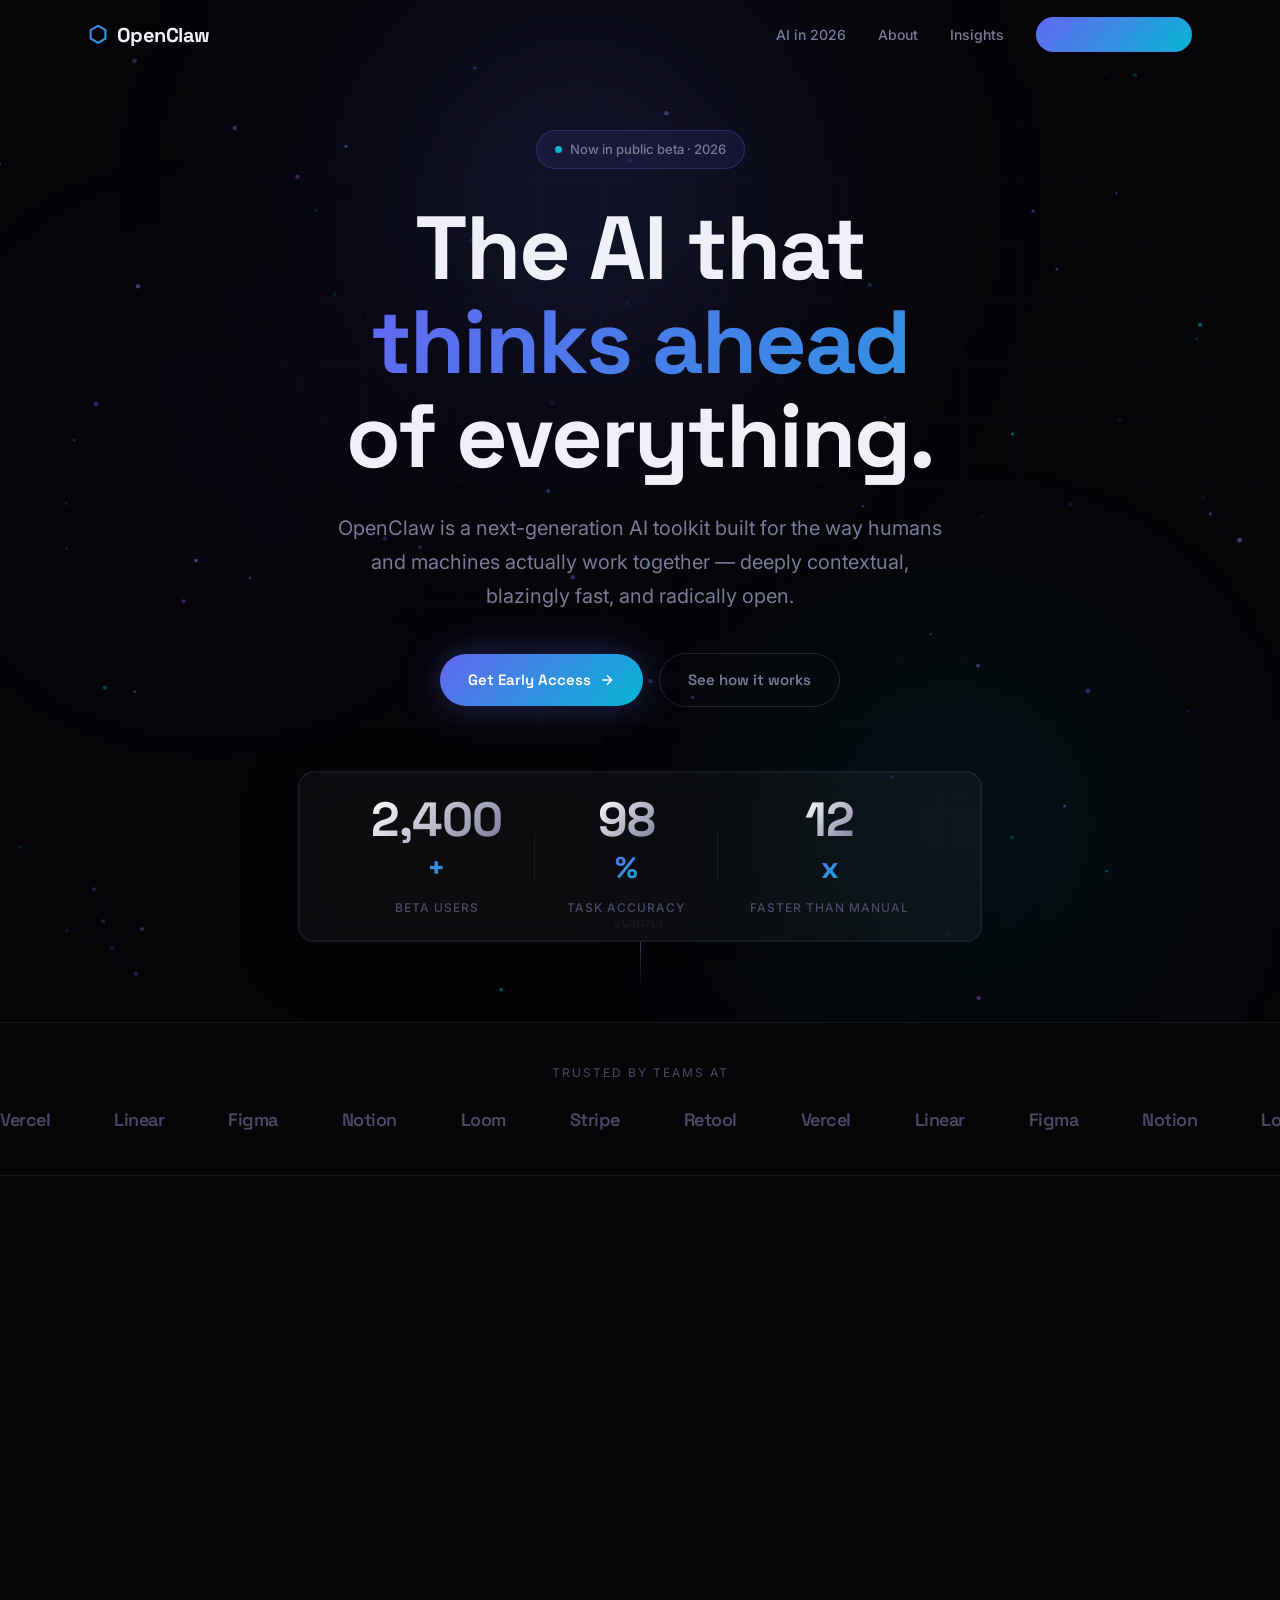
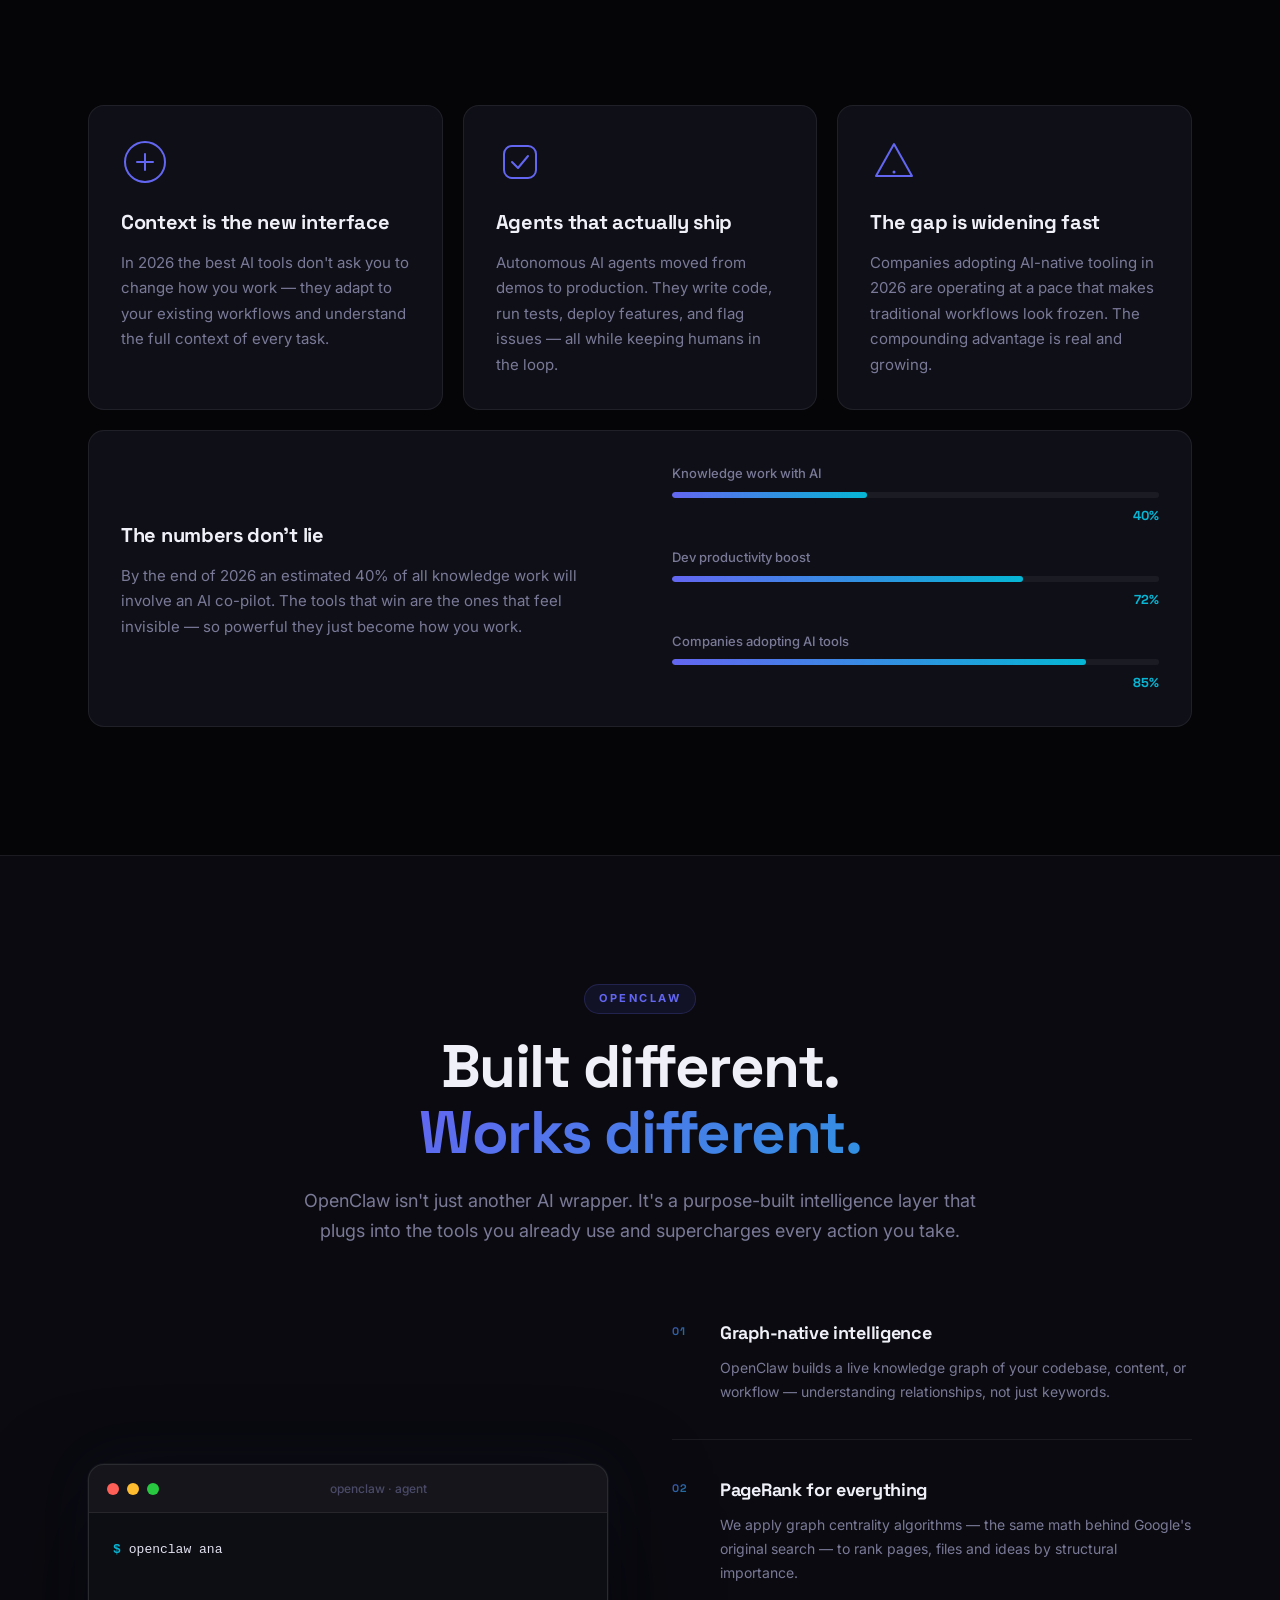
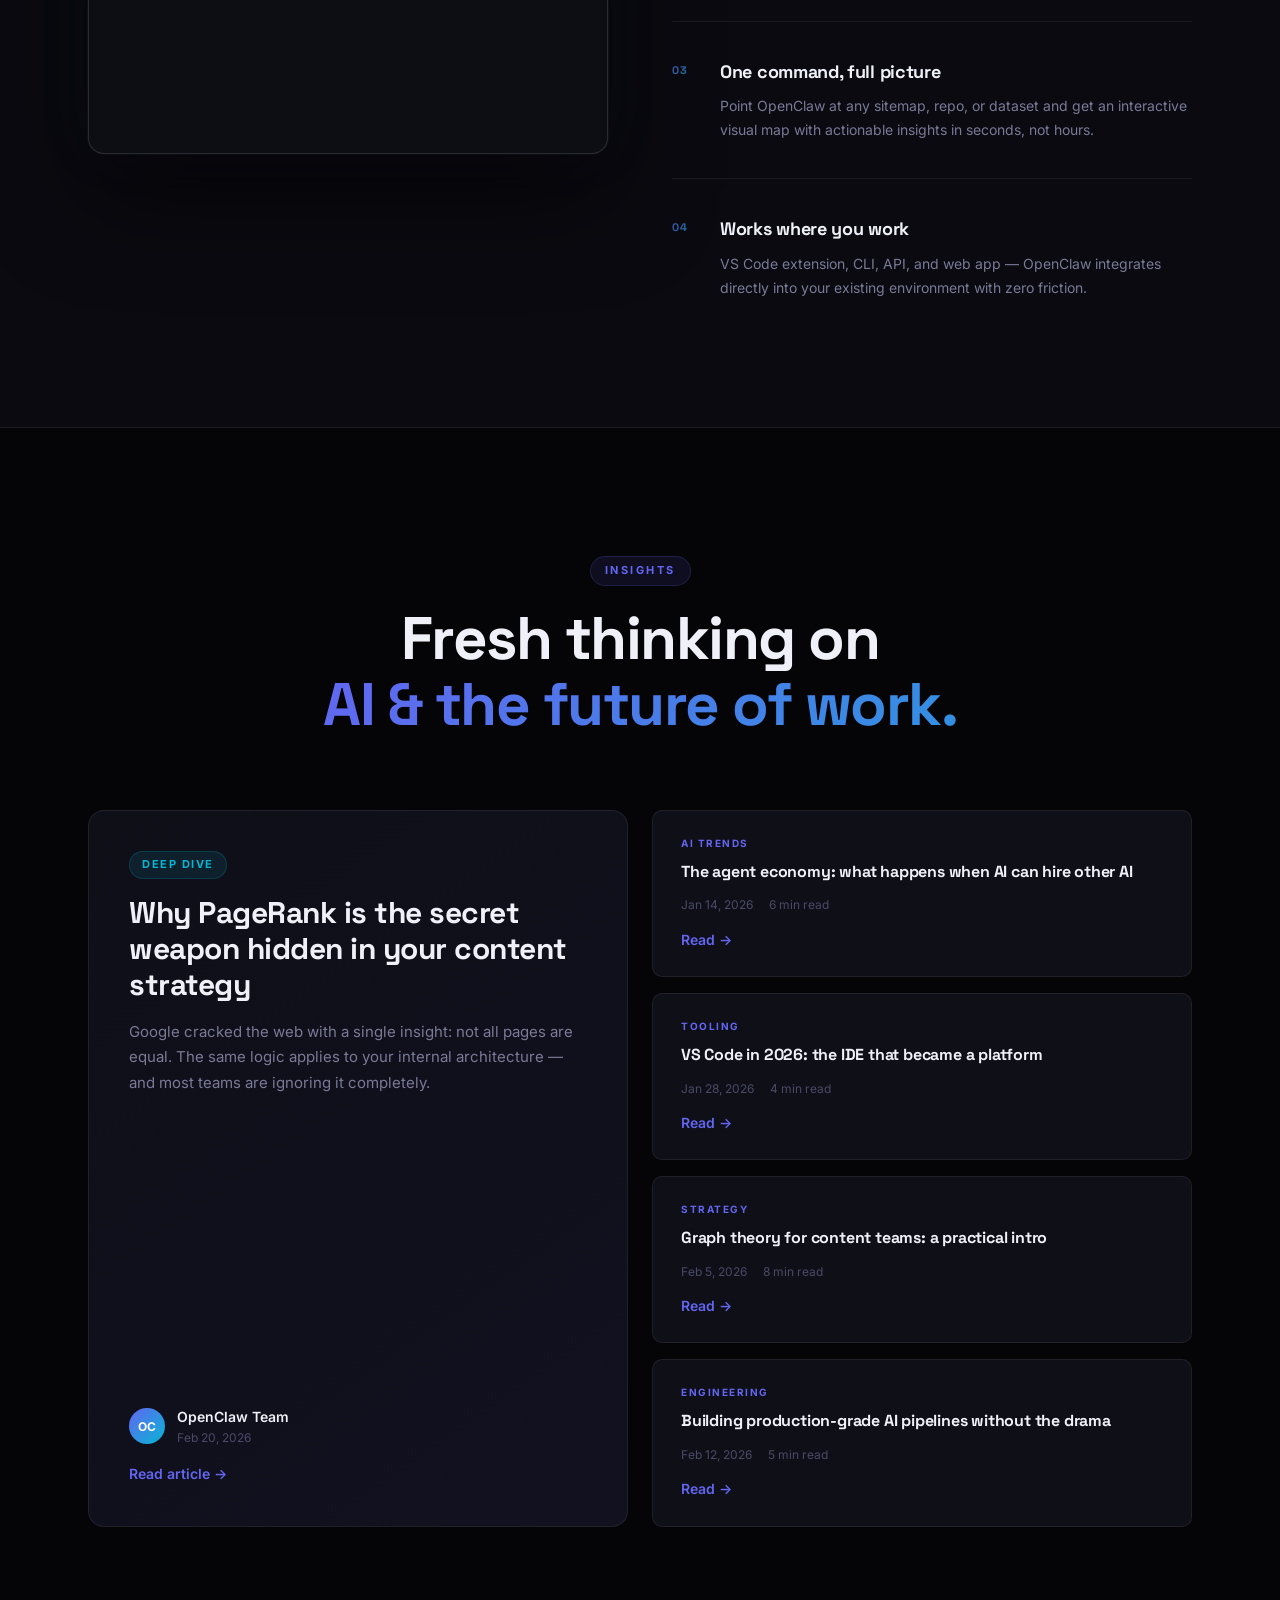
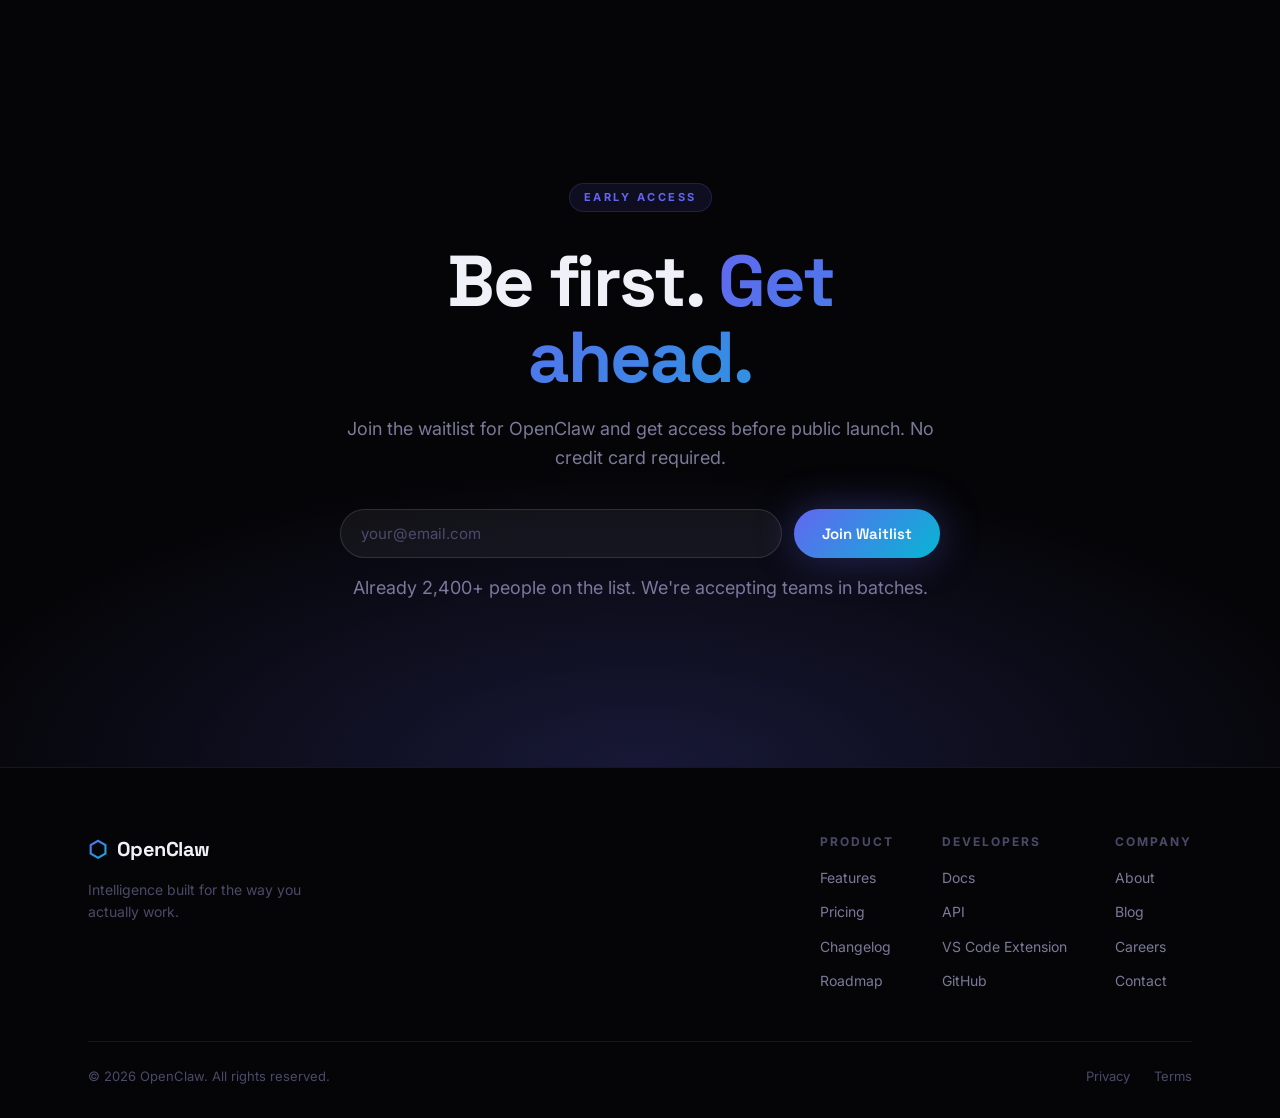
==== index.html @ 8712a086 "Initial commit: OpenClaw website" ====
<!DOCTYPE html>
<html lang="en">
<head>
  <meta charset="UTF-8" />
  <meta name="viewport" content="width=device-width, initial-scale=1.0" />
  <title>OpenClaw — The Future of AI Tools</title>
  <meta name="description" content="OpenClaw is the next generation AI-powered tool reshaping how we work, think and build in 2026." />

  <!-- Open Graph -->
  <meta property="og:title"       content="OpenClaw — The Future of AI Tools" />
  <meta property="og:description" content="Next-generation AI toolkit. Deeply contextual, blazingly fast, radically open." />
  <meta property="og:type"        content="website" />
  <meta property="og:url"         content="https://openclaw.github.io" />
  <meta name="theme-color"        content="#050508" />

  <!-- SVG Favicon -->
  <link rel="icon" href="data:image/svg+xml,<svg xmlns='http://www.w3.org/2000/svg' viewBox='0 0 100 100'><defs><linearGradient id='g' x1='0' y1='0' x2='1' y2='1'><stop offset='0' stop-color='%236366f1'/><stop offset='1' stop-color='%2306b6d4'/></linearGradient></defs><polygon points='50,5 93,27.5 93,72.5 50,95 7,72.5 7,27.5' fill='url(%23g)'/></svg>" />

  <link rel="preconnect" href="https://fonts.googleapis.com" />
  <link rel="preconnect" href="https://fonts.gstatic.com" crossorigin />
  <link href="https://fonts.googleapis.com/css2?family=Inter:wght@300;400;500;600;700;800;900&family=Space+Grotesk:wght@300;400;500;600;700&display=swap" rel="stylesheet" />
  <link rel="stylesheet" href="css/style.css" />
</head>
<body>

  <!-- ── NAV ─────────────────────────────────────────────── -->
  <nav class="nav" id="nav">
    <div class="nav__inner">
      <a class="nav__logo" href="#">
        <span class="nav__logo-mark">⬡</span>
        OpenClaw
      </a>
      <ul class="nav__links">
        <li><a href="#ai-2026">AI in 2026</a></li>
        <li><a href="#about">About</a></li>
        <li><a href="#insights">Insights</a></li>
        <li><a href="#cta-bottom" class="nav__cta">Get Early Access</a></li>
      </ul>
      <button class="nav__burger" id="burger" aria-label="Toggle menu">
        <span></span><span></span><span></span>
      </button>
    </div>
    <div class="nav__mobile" id="mobileMenu">
      <a href="#ai-2026">AI in 2026</a>
      <a href="#about">About</a>
      <a href="#insights">Insights</a>
      <a href="#cta-bottom">Get Early Access</a>
    </div>
  </nav>

  <!-- ── HERO ─────────────────────────────────────────────── -->
  <section class="hero" id="hero">
    <div class="hero__grid"></div>
    <canvas class="hero__canvas" id="particleCanvas"></canvas>
    <div class="hero__glow hero__glow--1" id="glow1"></div>
    <div class="hero__glow hero__glow--2" id="glow2"></div>
    <div class="hero__glow hero__glow--3"></div>
    <div class="hero__content">
      <div class="hero__eyebrow reveal">
        <span class="dot"></span> Now in public beta · 2026
      </div>
      <h1 class="hero__title reveal reveal--delay-1">
        The AI that<br />
        <span class="gradient-text">thinks ahead</span><br />
        of everything.
      </h1>
      <p class="hero__sub reveal reveal--delay-2">
        OpenClaw is a next-generation AI toolkit built for the way humans and machines actually work together — deeply contextual, blazingly fast, and radically open.
      </p>
      <div class="hero__actions reveal reveal--delay-3">
        <a href="#cta-bottom" class="btn btn--primary">
          Get Early Access
          <svg class="btn__arrow" viewBox="0 0 24 24" fill="none" stroke="currentColor" stroke-width="2"><path d="M5 12h14M12 5l7 7-7 7"/></svg>
        </a>
        <a href="#about" class="btn btn--ghost">See how it works</a>
      </div>
      <div class="hero__stats reveal reveal--delay-4">
        <div class="stat">
          <span class="stat__num" data-target="2400">0</span><span class="stat__suffix">+</span>
          <span class="stat__label">Beta users</span>
        </div>
        <div class="stat__divider"></div>
        <div class="stat">
          <span class="stat__num" data-target="98">0</span><span class="stat__suffix">%</span>
          <span class="stat__label">Task accuracy</span>
        </div>
        <div class="stat__divider"></div>
        <div class="stat">
          <span class="stat__num" data-target="12">0</span><span class="stat__suffix">x</span>
          <span class="stat__label">Faster than manual</span>
        </div>
      </div>
    </div>
    <div class="hero__scroll-hint">
      <span>Scroll</span>
      <div class="scroll-line"></div>
    </div>
  </section>

  <!-- ── LOGO STRIP ────────────────────────────────────────── -->
  <section class="strip">
    <p class="strip__label">Trusted by teams at</p>
    <div class="strip__track">
      <div class="strip__items">
        <span>Vercel</span>
        <span>Linear</span>
        <span>Figma</span>
        <span>Notion</span>
        <span>Loom</span>
        <span>Stripe</span>
        <span>Retool</span>
        <span>Vercel</span>
        <span>Linear</span>
        <span>Figma</span>
        <span>Notion</span>
        <span>Loom</span>
        <span>Stripe</span>
        <span>Retool</span>
      </div>
    </div>
  </section>

  <!-- ── AI IN 2026 ─────────────────────────────────────────── -->
  <section class="section" id="ai-2026">
    <div class="container">
      <div class="section__header reveal">
        <span class="section__tag">The Shift</span>
        <h2 class="section__title">AI in 2026.<br /><span class="gradient-text">It's not coming — it's here.</span></h2>
        <p class="section__sub">Every industry is being rewritten. The question is no longer whether AI will change your work — it's whether you'll be ready when it does.</p>
      </div>

      <div class="cards-grid">

        <div class="card reveal">
          <div class="card__icon">
            <svg viewBox="0 0 48 48" fill="none"><circle cx="24" cy="24" r="20" stroke="url(#g1)" stroke-width="2"/><path d="M16 24h16M24 16v16" stroke="url(#g1)" stroke-width="2" stroke-linecap="round"/><defs><linearGradient id="g1" x1="8" y1="8" x2="40" y2="40"><stop stop-color="#6366f1"/><stop offset="1" stop-color="#06b6d4"/></linearGradient></defs></svg>
          </div>
          <h3>Context is the new interface</h3>
          <p>In 2026 the best AI tools don't ask you to change how you work — they adapt to your existing workflows and understand the full context of every task.</p>
        </div>

        <div class="card reveal reveal--delay-1">
          <div class="card__icon">
            <svg viewBox="0 0 48 48" fill="none"><rect x="8" y="8" width="32" height="32" rx="8" stroke="url(#g2)" stroke-width="2"/><path d="M16 24l6 6 10-12" stroke="url(#g2)" stroke-width="2" stroke-linecap="round" stroke-linejoin="round"/><defs><linearGradient id="g2" x1="8" y1="8" x2="40" y2="40"><stop stop-color="#6366f1"/><stop offset="1" stop-color="#06b6d4"/></linearGradient></defs></svg>
          </div>
          <h3>Agents that actually ship</h3>
          <p>Autonomous AI agents moved from demos to production. They write code, run tests, deploy features, and flag issues — all while keeping humans in the loop.</p>
        </div>

        <div class="card reveal reveal--delay-2">
          <div class="card__icon">
            <svg viewBox="0 0 48 48" fill="none"><polygon points="24,6 42,38 6,38" stroke="url(#g3)" stroke-width="2" stroke-linejoin="round"/><path d="M24 20v10" stroke="url(#g3)" stroke-width="2" stroke-linecap="round"/><circle cx="24" cy="34" r="1.5" fill="url(#g3)"/><defs><linearGradient id="g3" x1="6" y1="6" x2="42" y2="42"><stop stop-color="#6366f1"/><stop offset="1" stop-color="#06b6d4"/></linearGradient></defs></svg>
          </div>
          <h3>The gap is widening fast</h3>
          <p>Companies adopting AI-native tooling in 2026 are operating at a pace that makes traditional workflows look frozen. The compounding advantage is real and growing.</p>
        </div>

        <div class="card card--wide reveal reveal--delay-1">
          <div class="card__wide-inner">
            <div>
              <h3>The numbers don't lie</h3>
              <p>By the end of 2026 an estimated 40% of all knowledge work will involve an AI co-pilot. The tools that win are the ones that feel invisible — so powerful they just become how you work.</p>
            </div>
            <div class="card__meter">
              <div class="meter-bar">
                <span class="meter-label">Knowledge work with AI</span>
                <div class="meter-track"><div class="meter-fill" data-width="40"></div></div>
                <span class="meter-val">40%</span>
              </div>
              <div class="meter-bar">
                <span class="meter-label">Dev productivity boost</span>
                <div class="meter-track"><div class="meter-fill" data-width="72"></div></div>
                <span class="meter-val">72%</span>
              </div>
              <div class="meter-bar">
                <span class="meter-label">Companies adopting AI tools</span>
                <div class="meter-track"><div class="meter-fill" data-width="85"></div></div>
                <span class="meter-val">85%</span>
              </div>
            </div>
          </div>
        </div>

      </div>
    </div>
  </section>

  <!-- ── ABOUT / FEATURES ───────────────────────────────────── -->
  <section class="section section--dark" id="about">
    <div class="container">
      <div class="section__header reveal">
        <span class="section__tag">OpenClaw</span>
        <h2 class="section__title">Built different.<br /><span class="gradient-text">Works different.</span></h2>
        <p class="section__sub">OpenClaw isn't just another AI wrapper. It's a purpose-built intelligence layer that plugs into the tools you already use and supercharges every action you take.</p>
      </div>

      <div class="features">
        <div class="features__visual reveal">
          <div class="terminal">
            <div class="terminal__bar">
              <span class="terminal__dot terminal__dot--red"></span>
              <span class="terminal__dot terminal__dot--yellow"></span>
              <span class="terminal__dot terminal__dot--green"></span>
              <span class="terminal__title">openclaw · agent</span>
            </div>
            <div class="terminal__body" id="terminalBody">
              <div class="terminal__line"><span class="t-prompt">$</span> <span class="t-cmd">openclaw analyze --target ./src</span></div>
              <div class="terminal__line terminal__line--out">→ Scanning 847 files...</div>
              <div class="terminal__line terminal__line--out">→ Building dependency graph...</div>
              <div class="terminal__line terminal__line--out">→ Running centrality analysis...</div>
              <div class="terminal__line terminal__line--highlight">✓ Found 12 high-impact refactor opportunities</div>
              <div class="terminal__line terminal__line--highlight">✓ 3 critical paths identified</div>
              <div class="terminal__line terminal__line--out">→ Generating recommendations...</div>
              <div class="terminal__line"><span class="t-prompt">$</span> <span class="t-cursor">_</span></div>
            </div>
          </div>
        </div>

        <div class="features__list">
          <div class="feature reveal reveal--delay-1">
            <div class="feature__num">01</div>
            <div class="feature__body">
              <h3>Graph-native intelligence</h3>
              <p>OpenClaw builds a live knowledge graph of your codebase, content, or workflow — understanding relationships, not just keywords.</p>
            </div>
          </div>
          <div class="feature reveal reveal--delay-2">
            <div class="feature__num">02</div>
            <div class="feature__body">
              <h3>PageRank for everything</h3>
              <p>We apply graph centrality algorithms — the same math behind Google's original search — to rank pages, files and ideas by structural importance.</p>
            </div>
          </div>
          <div class="feature reveal reveal--delay-3">
            <div class="feature__num">03</div>
            <div class="feature__body">
              <h3>One command, full picture</h3>
              <p>Point OpenClaw at any sitemap, repo, or dataset and get an interactive visual map with actionable insights in seconds, not hours.</p>
            </div>
          </div>
          <div class="feature reveal reveal--delay-4">
            <div class="feature__num">04</div>
            <div class="feature__body">
              <h3>Works where you work</h3>
              <p>VS Code extension, CLI, API, and web app — OpenClaw integrates directly into your existing environment with zero friction.</p>
            </div>
          </div>
        </div>
      </div>
    </div>
  </section>

  <!-- ── INSIGHTS / ARTICLES ────────────────────────────────── -->
  <section class="section" id="insights">
    <div class="container">
      <div class="section__header reveal">
        <span class="section__tag">Insights</span>
        <h2 class="section__title">Fresh thinking on<br /><span class="gradient-text">AI & the future of work.</span></h2>
      </div>

      <div class="articles">

        <article class="article article--featured reveal">
          <div class="article__tag">Deep Dive</div>
          <h2 class="article__title">Why PageRank is the secret weapon hidden in your content strategy</h2>
          <p class="article__excerpt">Google cracked the web with a single insight: not all pages are equal. The same logic applies to your internal architecture — and most teams are ignoring it completely.</p>
          <div class="article__meta">
            <div class="article__avatar">OC</div>
            <div>
              <span class="article__author">OpenClaw Team</span>
              <span class="article__date">Feb 20, 2026</span>
            </div>
          </div>
          <a href="#" class="article__link">Read article →</a>
        </article>

        <div class="articles__side">

          <article class="article-card reveal reveal--delay-1">
            <div class="article-card__tag">AI Trends</div>
            <h3>The agent economy: what happens when AI can hire other AI</h3>
            <div class="article-card__meta">
              <span>Jan 14, 2026</span>
              <span>6 min read</span>
            </div>
            <a href="#" class="article__link">Read →</a>
          </article>

          <article class="article-card reveal reveal--delay-2">
            <div class="article-card__tag">Tooling</div>
            <h3>VS Code in 2026: the IDE that became a platform</h3>
            <div class="article-card__meta">
              <span>Jan 28, 2026</span>
              <span>4 min read</span>
            </div>
            <a href="#" class="article__link">Read →</a>
          </article>

          <article class="article-card reveal reveal--delay-3">
            <div class="article-card__tag">Strategy</div>
            <h3>Graph theory for content teams: a practical intro</h3>
            <div class="article-card__meta">
              <span>Feb 5, 2026</span>
              <span>8 min read</span>
            </div>
            <a href="#" class="article__link">Read →</a>
          </article>

          <article class="article-card reveal reveal--delay-4">
            <div class="article-card__tag">Engineering</div>
            <h3>Building production-grade AI pipelines without the drama</h3>
            <div class="article-card__meta">
              <span>Feb 12, 2026</span>
              <span>5 min read</span>
            </div>
            <a href="#" class="article__link">Read →</a>
          </article>

        </div>
      </div>
    </div>
  </section>

  <!-- ── CTA BOTTOM ─────────────────────────────────────────── -->
  <section class="cta-section" id="cta-bottom">
    <div class="cta-section__glow"></div>
    <div class="container">
      <div class="cta-box reveal">
        <span class="section__tag">Early Access</span>
        <h2>Be first. <span class="gradient-text">Get ahead.</span></h2>
        <p>Join the waitlist for OpenClaw and get access before public launch. No credit card required.</p>
        <form class="cta-form" id="ctaForm">
          <input type="email" class="cta-form__input" placeholder="your@email.com" required />
          <button type="submit" class="btn btn--primary">Join Waitlist</button>
        </form>
        <p class="cta-form__note">Already 2,400+ people on the list. We're accepting teams in batches.</p>
      </div>
    </div>
  </section>

  <!-- ── FOOTER ─────────────────────────────────────────────── -->
  <footer class="footer">
    <div class="container">
      <div class="footer__inner">
        <div class="footer__brand">
          <a class="nav__logo" href="#">
            <span class="nav__logo-mark">⬡</span>
            OpenClaw
          </a>
          <p>Intelligence built for the way you actually work.</p>
        </div>
        <div class="footer__links">
          <div class="footer__col">
            <span class="footer__col-title">Product</span>
            <a href="#">Features</a>
            <a href="#">Pricing</a>
            <a href="#">Changelog</a>
            <a href="#">Roadmap</a>
          </div>
          <div class="footer__col">
            <span class="footer__col-title">Developers</span>
            <a href="#">Docs</a>
            <a href="#">API</a>
            <a href="#">VS Code Extension</a>
            <a href="#">GitHub</a>
          </div>
          <div class="footer__col">
            <span class="footer__col-title">Company</span>
            <a href="#">About</a>
            <a href="#">Blog</a>
            <a href="#">Careers</a>
            <a href="#">Contact</a>
          </div>
        </div>
      </div>
      <div class="footer__bottom">
        <span>© 2026 OpenClaw. All rights reserved.</span>
        <div class="footer__legal">
          <a href="#">Privacy</a>
          <a href="#">Terms</a>
        </div>
      </div>
    </div>
  </footer>

  <script src="js/main.js"></script>
</body>
</html>
---- css/style.css ----
/* ═══════════════════════════════════════════════════
   OpenClaw — Main Stylesheet
   Dark theme · Bold typography · Smooth animations
═══════════════════════════════════════════════════ */

/* ── RESET & TOKENS ──────────────────────────────── */
*, *::before, *::after { box-sizing: border-box; margin: 0; padding: 0; }

:root {
  --bg:          #050508;
  --bg-2:        #0a0a10;
  --bg-card:     #0f0f18;
  --bg-card-2:   #13131f;
  --border:      rgba(255,255,255,0.07);
  --border-2:    rgba(255,255,255,0.12);
  --text:        #f0f0f8;
  --text-muted:  #7a7a98;
  --text-dim:    #4a4a68;
  --accent-1:    #6366f1;  /* indigo */
  --accent-2:    #06b6d4;  /* cyan   */
  --accent-3:    #a855f7;  /* purple */
  --radius:      16px;
  --radius-sm:   10px;
  --nav-h:       70px;
  --section-pad: clamp(80px, 10vw, 140px);
  --max-w:       1200px;
  --font-sans:   'Space Grotesk', 'Inter', sans-serif;
  --font-body:   'Inter', sans-serif;
  --ease-out:    cubic-bezier(0.22, 1, 0.36, 1);
}

html { scroll-behavior: smooth; }

body {
  background: var(--bg);
  color: var(--text);
  font-family: var(--font-body);
  font-size: 16px;
  line-height: 1.6;
  -webkit-font-smoothing: antialiased;
  overflow-x: hidden;
}

a { color: inherit; text-decoration: none; }
img { display: block; max-width: 100%; }
ul { list-style: none; }

/* ── UTILITIES ────────────────────────────────────── */
.container {
  width: 100%;
  max-width: var(--max-w);
  margin: 0 auto;
  padding: 0 clamp(20px, 4vw, 48px);
}

.gradient-text {
  background: linear-gradient(135deg, var(--accent-1) 0%, var(--accent-2) 100%);
  -webkit-background-clip: text;
  -webkit-text-fill-color: transparent;
  background-clip: text;
  background-size: 200% auto;
  animation: gradientShift 4s ease-in-out infinite alternate;
}
@keyframes gradientShift {
  from { background-position: 0% center; }
  to   { background-position: 100% center; }
}

/* ── REVEAL ANIMATIONS ────────────────────────────── */
.reveal {
  opacity: 0;
  transform: translateY(32px);
  transition: opacity 0.7s var(--ease-out), transform 0.7s var(--ease-out);
}
.reveal.visible { opacity: 1; transform: none; }
.reveal--delay-1 { transition-delay: 0.1s; }
.reveal--delay-2 { transition-delay: 0.2s; }
.reveal--delay-3 { transition-delay: 0.3s; }
.reveal--delay-4 { transition-delay: 0.4s; }

/* ── BUTTONS ──────────────────────────────────────── */
.btn {
  display: inline-flex;
  align-items: center;
  gap: 8px;
  padding: 14px 28px;
  border-radius: 50px;
  font-family: var(--font-sans);
  font-weight: 600;
  font-size: 15px;
  cursor: pointer;
  transition: all 0.25s var(--ease-out);
  border: none;
  text-decoration: none;
}

.btn--primary {
  background: linear-gradient(135deg, var(--accent-1), var(--accent-2));
  color: #fff;
  box-shadow: 0 0 40px rgba(99,102,241,0.35);
  position: relative;
  overflow: hidden;
}
.btn--primary::after {
  content: '';
  position: absolute;
  inset: 0;
  background: linear-gradient(110deg, transparent 20%, rgba(255,255,255,0.18) 50%, transparent 80%);
  transform: translateX(-100%);
  transition: transform 0.6s var(--ease-out);
}
.btn--primary:hover::after { transform: translateX(100%); }
.btn--primary:hover {
  box-shadow: 0 0 60px rgba(99,102,241,0.6), 0 8px 30px rgba(99,102,241,0.3);
  transform: translateY(-2px);
}

.btn--ghost {
  background: transparent;
  color: var(--text-muted);
  border: 1px solid var(--border-2);
}
.btn--ghost:hover {
  border-color: var(--accent-1);
  color: var(--text);
  background: rgba(99,102,241,0.08);
}

.btn__arrow {
  width: 16px;
  height: 16px;
  transition: transform 0.25s var(--ease-out);
}
.btn--primary:hover .btn__arrow { transform: translateX(4px); }

/* ── NAV ──────────────────────────────────────────── */
.nav {
  position: fixed;
  top: 0;
  left: 0;
  right: 0;
  z-index: 100;
  height: var(--nav-h);
  transition: background 0.3s, border-color 0.3s, backdrop-filter 0.3s;
}

.nav.scrolled {
  background: rgba(5,5,8,0.85);
  backdrop-filter: blur(20px);
  border-bottom: 1px solid var(--border);
}

.nav__inner {
  max-width: var(--max-w);
  margin: 0 auto;
  padding: 0 clamp(20px, 4vw, 48px);
  height: 100%;
  display: flex;
  align-items: center;
  justify-content: space-between;
}

.nav__logo {
  display: flex;
  align-items: center;
  gap: 10px;
  font-family: var(--font-sans);
  font-weight: 700;
  font-size: 20px;
  letter-spacing: -0.5px;
}

.nav__logo-mark {
  font-size: 22px;
  background: linear-gradient(135deg, var(--accent-1), var(--accent-2));
  -webkit-background-clip: text;
  -webkit-text-fill-color: transparent;
  background-clip: text;
}

.nav__links {
  display: flex;
  align-items: center;
  gap: 32px;
}

.nav__links a {
  font-size: 14px;
  font-weight: 500;
  color: var(--text-muted);
  transition: color 0.2s;
}
.nav__links a:hover { color: var(--text); }

.nav__cta {
  background: linear-gradient(135deg, var(--accent-1), var(--accent-2)) !important;
  -webkit-background-clip: text;
  -webkit-text-fill-color: transparent;
  background-clip: text;
  border: 1px solid rgba(99,102,241,0.4) !important;
  border-radius: 50px;
  padding: 8px 20px !important;
  color: var(--accent-1) !important;
}

.nav__burger {
  display: none;
  flex-direction: column;
  gap: 5px;
  background: none;
  border: none;
  cursor: pointer;
  padding: 4px;
}
.nav__burger span {
  display: block;
  width: 24px;
  height: 2px;
  background: var(--text);
  border-radius: 2px;
  transition: all 0.3s;
}

.nav__mobile {
  display: none;
  flex-direction: column;
  gap: 4px;
  padding: 16px clamp(20px, 4vw, 48px) 20px;
  background: rgba(5,5,8,0.95);
  backdrop-filter: blur(20px);
  border-bottom: 1px solid var(--border);
}
.nav__mobile a {
  padding: 12px 0;
  font-size: 16px;
  font-weight: 500;
  color: var(--text-muted);
  border-bottom: 1px solid var(--border);
  transition: color 0.2s;
}
.nav__mobile a:hover { color: var(--text); }
.nav__mobile.open { display: flex; }

/* ── HERO ──────────────────────────────────────────── */
.hero {
  position: relative;
  min-height: 100svh;
  display: flex;
  align-items: center;
  justify-content: center;
  text-align: center;
  overflow: hidden;
  padding: calc(var(--nav-h) + 60px) 20px 80px;
}

.hero__grid {
  position: absolute;
  inset: 0;
  background-image:
    linear-gradient(rgba(99,102,241,0.04) 1px, transparent 1px),
    linear-gradient(90deg, rgba(99,102,241,0.04) 1px, transparent 1px);
  background-size: 60px 60px;
  mask-image: radial-gradient(ellipse 80% 70% at 50% 40%, black 30%, transparent 80%);
  pointer-events: none;
}

.hero__canvas {
  position: absolute;
  inset: 0;
  width: 100%;
  height: 100%;
  pointer-events: none;
}

.hero__glow {
  position: absolute;
  border-radius: 50%;
  filter: blur(120px);
  pointer-events: none;
  animation: glowPulse 8s ease-in-out infinite;
}
.hero__glow--1 {
  width: 600px;
  height: 600px;
  background: radial-gradient(circle, rgba(99,102,241,0.25) 0%, transparent 70%);
  top: -100px;
  left: 50%;
  transform: translateX(-60%);
}
.hero__glow--2 {
  width: 400px;
  height: 400px;
  background: radial-gradient(circle, rgba(6,182,212,0.2) 0%, transparent 70%);
  bottom: 0;
  right: 10%;
  animation-delay: 4s;
}
.hero__glow--3 {
  width: 300px;
  height: 300px;
  background: radial-gradient(circle, rgba(168,85,247,0.15) 0%, transparent 70%);
  top: 30%;
  left: 5%;
  animation-delay: 2s;
}

@keyframes glowPulse {
  0%, 100% { opacity: 0.6; }
  50%       { opacity: 1; }
}

.hero__content {
  position: relative;
  z-index: 2;
  max-width: 860px;
}

.hero__eyebrow {
  display: inline-flex;
  align-items: center;
  gap: 8px;
  background: rgba(99,102,241,0.1);
  border: 1px solid rgba(99,102,241,0.25);
  border-radius: 50px;
  padding: 8px 18px;
  font-size: 13px;
  font-weight: 500;
  color: var(--text-muted);
  margin-bottom: 32px;
}
.dot {
  width: 7px;
  height: 7px;
  border-radius: 50%;
  background: var(--accent-2);
  animation: blink 2s ease-in-out infinite;
}
@keyframes blink {
  0%, 100% { opacity: 1; }
  50%       { opacity: 0.3; }
}

.hero__title {
  font-family: var(--font-sans);
  font-size: clamp(48px, 7vw, 96px);
  font-weight: 800;
  line-height: 1.05;
  letter-spacing: -2px;
  margin-bottom: 28px;
}

.hero__sub {
  font-size: clamp(16px, 2vw, 20px);
  color: var(--text-muted);
  max-width: 620px;
  margin: 0 auto 40px;
  line-height: 1.7;
}

.hero__actions {
  display: flex;
  align-items: center;
  justify-content: center;
  gap: 16px;
  flex-wrap: wrap;
  margin-bottom: 64px;
}

.hero__stats {
  display: flex;
  align-items: center;
  justify-content: center;
  gap: 0;
  background: rgba(255,255,255,0.03);
  border: 1px solid var(--border);
  border-radius: var(--radius);
  padding: 24px 40px;
  backdrop-filter: blur(20px);
  flex-wrap: wrap;
  box-shadow: 0 0 0 1px rgba(99,102,241,0.08) inset, 0 20px 60px rgba(0,0,0,0.3);
}

.stat {
  display: flex;
  flex-direction: column;
  align-items: center;
  padding: 0 32px;
}
.stat__num {
  font-family: var(--font-sans);
  font-size: clamp(32px, 5vw, 48px);
  font-weight: 800;
  background: linear-gradient(135deg, #fff, var(--text-muted));
  -webkit-background-clip: text;
  -webkit-text-fill-color: transparent;
  background-clip: text;
  letter-spacing: -1px;
  line-height: 1;
}
.stat__suffix {
  font-family: var(--font-sans);
  font-size: clamp(20px, 3vw, 30px);
  font-weight: 700;
  background: linear-gradient(135deg, var(--accent-1), var(--accent-2));
  -webkit-background-clip: text;
  -webkit-text-fill-color: transparent;
  background-clip: text;
}
.stat__label {
  font-size: 12px;
  color: var(--text-dim);
  text-transform: uppercase;
  letter-spacing: 1px;
  margin-top: 6px;
  font-weight: 500;
}
.stat__divider {
  width: 1px;
  height: 48px;
  background: var(--border);
}

.hero__scroll-hint {
  position: absolute;
  bottom: 32px;
  left: 50%;
  transform: translateX(-50%);
  display: flex;
  flex-direction: column;
  align-items: center;
  gap: 10px;
  color: var(--text-dim);
  font-size: 11px;
  letter-spacing: 2px;
  text-transform: uppercase;
}
.scroll-line {
  width: 1px;
  height: 48px;
  background: linear-gradient(to bottom, var(--text-dim), transparent);
  animation: scrollLine 2s ease-in-out infinite;
}
@keyframes scrollLine {
  0%   { transform: scaleY(0); transform-origin: top; }
  50%  { transform: scaleY(1); transform-origin: top; }
  51%  { transform: scaleY(1); transform-origin: bottom; }
  100% { transform: scaleY(0); transform-origin: bottom; }
}

/* ── LOGO STRIP ───────────────────────────────────── */
.strip {
  padding: 40px 0;
  border-top: 1px solid var(--border);
  border-bottom: 1px solid var(--border);
  overflow: hidden;
}
.strip__label {
  text-align: center;
  font-size: 12px;
  color: var(--text-dim);
  text-transform: uppercase;
  letter-spacing: 2px;
  margin-bottom: 24px;
}
.strip__track { overflow: hidden; }
.strip__items {
  display: flex;
  gap: 64px;
  animation: marquee 20s linear infinite;
  width: max-content;
}
.strip__items span {
  font-family: var(--font-sans);
  font-size: 18px;
  font-weight: 600;
  color: var(--text-dim);
  white-space: nowrap;
  letter-spacing: -0.5px;
}
@keyframes marquee {
  from { transform: translateX(0); }
  to   { transform: translateX(-50%); }
}

/* ── SECTIONS ─────────────────────────────────────── */
.section {
  padding: var(--section-pad) 0;
  position: relative;
}
.section--dark {
  background: var(--bg-2);
  border-top: 1px solid var(--border);
  border-bottom: 1px solid var(--border);
}

.section__header {
  text-align: center;
  max-width: 720px;
  margin: 0 auto 72px;
}
.section__tag {
  display: inline-block;
  font-size: 11px;
  font-weight: 700;
  letter-spacing: 2.5px;
  text-transform: uppercase;
  color: var(--accent-1);
  background: rgba(99,102,241,0.1);
  border: 1px solid rgba(99,102,241,0.2);
  border-radius: 50px;
  padding: 5px 14px;
  margin-bottom: 20px;
}
.section__title {
  font-family: var(--font-sans);
  font-size: clamp(36px, 5vw, 60px);
  font-weight: 800;
  line-height: 1.1;
  letter-spacing: -1.5px;
  margin-bottom: 20px;
}
.section__sub {
  font-size: 18px;
  color: var(--text-muted);
  line-height: 1.7;
}

/* ── CARDS GRID ───────────────────────────────────── */
.cards-grid {
  display: grid;
  grid-template-columns: repeat(3, 1fr);
  gap: 20px;
}

.card {
  background: var(--bg-card);
  border: 1px solid var(--border);
  border-radius: var(--radius);
  padding: 32px;
  transition: border-color 0.3s, transform 0.3s var(--ease-out), box-shadow 0.3s;
  position: relative;
}
.card::before {
  content: '';
  position: absolute;
  inset: 0;
  border-radius: var(--radius);
  padding: 1px;
  background: linear-gradient(135deg, rgba(99,102,241,0.3), rgba(6,182,212,0.1), transparent 60%);
  -webkit-mask: linear-gradient(#fff 0 0) content-box, linear-gradient(#fff 0 0);
  mask: linear-gradient(#fff 0 0) content-box, linear-gradient(#fff 0 0);
  -webkit-mask-composite: xor;
  mask-composite: exclude;
  opacity: 0;
  transition: opacity 0.3s;
  pointer-events: none;
}
.card:hover::before { opacity: 1; }
.card:hover {
  border-color: transparent;
  transform: translateY(-6px);
  box-shadow: 0 24px 80px rgba(0,0,0,0.5), 0 0 40px rgba(99,102,241,0.08);
}
.card--wide {
  grid-column: 1 / -1;
}

.card__icon {
  width: 48px;
  height: 48px;
  margin-bottom: 20px;
}
.card h3 {
  font-family: var(--font-sans);
  font-size: 20px;
  font-weight: 700;
  margin-bottom: 12px;
  letter-spacing: -0.3px;
}
.card p {
  font-size: 15px;
  color: var(--text-muted);
  line-height: 1.7;
}

.card__wide-inner {
  display: flex;
  gap: 64px;
  align-items: center;
}
.card__wide-inner > div:first-child { flex: 1; }
.card__meter { flex: 1; display: flex; flex-direction: column; gap: 20px; }

.meter-bar {
  display: flex;
  flex-direction: column;
  gap: 8px;
}
.meter-label {
  font-size: 13px;
  color: var(--text-muted);
  font-weight: 500;
}
.meter-track {
  height: 6px;
  background: rgba(255,255,255,0.05);
  border-radius: 3px;
  overflow: hidden;
}
.meter-fill {
  height: 100%;
  width: 0;
  background: linear-gradient(90deg, var(--accent-1), var(--accent-2));
  border-radius: 3px;
  transition: width 1.4s var(--ease-out);
}
.meter-val {
  font-family: var(--font-sans);
  font-size: 13px;
  font-weight: 700;
  color: var(--accent-2);
  align-self: flex-end;
}

/* ── FEATURES ─────────────────────────────────────── */
.features {
  display: grid;
  grid-template-columns: 1fr 1fr;
  gap: 64px;
  align-items: center;
}

.features__visual { position: relative; }

/* TERMINAL */
.terminal {
  background: #0d0d14;
  border: 1px solid var(--border-2);
  border-radius: var(--radius);
  overflow: hidden;
  box-shadow:
    0 40px 100px rgba(0,0,0,0.6),
    0 0 0 1px rgba(255,255,255,0.04),
    0 0 60px rgba(99,102,241,0.06);
  transition: box-shadow 0.4s;
}
.terminal:hover {
  box-shadow:
    0 40px 120px rgba(0,0,0,0.7),
    0 0 0 1px rgba(99,102,241,0.2),
    0 0 80px rgba(99,102,241,0.12);
}
.terminal__bar {
  display: flex;
  align-items: center;
  gap: 8px;
  padding: 14px 18px;
  background: rgba(255,255,255,0.03);
  border-bottom: 1px solid var(--border);
}
.terminal__dot {
  width: 12px;
  height: 12px;
  border-radius: 50%;
}
.terminal__dot--red    { background: #ff5f57; }
.terminal__dot--yellow { background: #febc2e; }
.terminal__dot--green  { background: #28c840; }
.terminal__title {
  flex: 1;
  text-align: center;
  font-size: 12px;
  color: var(--text-dim);
  font-weight: 500;
}
.terminal__body {
  padding: 24px;
  font-family: 'Menlo', 'Monaco', 'Courier New', monospace;
  font-size: 13px;
  line-height: 2;
  min-height: 240px;
}
.terminal__line { display: flex; align-items: baseline; gap: 8px; }
.t-prompt { color: var(--accent-2); font-weight: 700; }
.t-cmd { color: #e2e2f0; }
.terminal__line--out { color: var(--text-dim); padding-left: 16px; }
.terminal__line--highlight { color: #4ade80; padding-left: 16px; }
.t-cursor {
  display: inline-block;
  color: var(--accent-2);
  animation: cursorBlink 1.2s step-end infinite;
}
@keyframes cursorBlink {
  0%, 100% { opacity: 1; }
  50%       { opacity: 0; }
}

.features__list {
  display: flex;
  flex-direction: column;
  gap: 36px;
}

.feature {
  display: flex;
  gap: 24px;
  align-items: flex-start;
  padding-bottom: 36px;
  border-bottom: 1px solid var(--border);
}
.feature:last-child { border-bottom: none; padding-bottom: 0; }

.feature__num {
  font-family: var(--font-sans);
  font-size: 11px;
  font-weight: 700;
  letter-spacing: 1px;
  padding-top: 4px;
  min-width: 24px;
  background: linear-gradient(135deg, var(--accent-1), var(--accent-2));
  -webkit-background-clip: text;
  -webkit-text-fill-color: transparent;
  background-clip: text;
  opacity: 0.7;
}

.feature__body h3 {
  font-family: var(--font-sans);
  font-size: 18px;
  font-weight: 700;
  margin-bottom: 8px;
  letter-spacing: -0.3px;
}
.feature__body p {
  font-size: 14px;
  color: var(--text-muted);
  line-height: 1.7;
}

/* ── ARTICLES ─────────────────────────────────────── */
.articles {
  display: grid;
  grid-template-columns: 1fr 1fr;
  gap: 24px;
  align-items: start;
}

.article--featured {
  background: linear-gradient(145deg, var(--bg-card), #111120);
  border: 1px solid var(--border);
  border-radius: var(--radius);
  padding: 40px;
  display: flex;
  flex-direction: column;
  gap: 16px;
  transition: border-color 0.3s, transform 0.3s var(--ease-out), box-shadow 0.3s;
  height: 100%;
  position: relative;
  overflow: hidden;
}
.article--featured::before {
  content: '';
  position: absolute;
  top: 0; left: 0; right: 0;
  height: 2px;
  background: linear-gradient(90deg, var(--accent-1), var(--accent-2));
  opacity: 0;
  transition: opacity 0.3s;
}
.article--featured:hover::before { opacity: 1; }
.article--featured:hover {
  border-color: var(--border-2);
  transform: translateY(-4px);
  box-shadow: 0 24px 60px rgba(0,0,0,0.4);
}

.article__tag {
  display: inline-block;
  font-size: 11px;
  font-weight: 700;
  letter-spacing: 1.5px;
  text-transform: uppercase;
  color: var(--accent-2);
  background: rgba(6,182,212,0.1);
  border: 1px solid rgba(6,182,212,0.2);
  border-radius: 50px;
  padding: 4px 12px;
  align-self: flex-start;
}

.article__title {
  font-family: var(--font-sans);
  font-size: clamp(22px, 2.5vw, 30px);
  font-weight: 800;
  line-height: 1.2;
  letter-spacing: -0.5px;
}

.article__excerpt {
  font-size: 15px;
  color: var(--text-muted);
  line-height: 1.7;
  flex: 1;
}

.article__meta {
  display: flex;
  align-items: center;
  gap: 12px;
  margin-top: 8px;
}
.article__avatar {
  width: 36px;
  height: 36px;
  border-radius: 50%;
  background: linear-gradient(135deg, var(--accent-1), var(--accent-2));
  display: flex;
  align-items: center;
  justify-content: center;
  font-size: 12px;
  font-weight: 700;
  color: #fff;
}
.article__author { display: block; font-weight: 600; font-size: 14px; }
.article__date   { display: block; font-size: 12px; color: var(--text-dim); }

.article__link {
  font-size: 14px;
  font-weight: 600;
  color: var(--accent-1);
  transition: color 0.2s;
}
.article__link:hover { color: var(--accent-2); }

.articles__side {
  display: flex;
  flex-direction: column;
  gap: 16px;
}

.article-card {
  background: var(--bg-card);
  border: 1px solid var(--border);
  border-radius: var(--radius-sm);
  padding: 24px 28px;
  transition: border-color 0.3s, transform 0.3s var(--ease-out), box-shadow 0.3s, background 0.3s;
}
.article-card:hover {
  border-color: rgba(99,102,241,0.3);
  transform: translateX(6px);
  background: #111120;
  box-shadow: -4px 0 0 0 var(--accent-1), 0 8px 30px rgba(0,0,0,0.3);
}

.article-card__tag {
  font-size: 10px;
  font-weight: 700;
  letter-spacing: 1.5px;
  text-transform: uppercase;
  color: var(--accent-1);
  margin-bottom: 10px;
}
.article-card h3 {
  font-family: var(--font-sans);
  font-size: 16px;
  font-weight: 700;
  line-height: 1.4;
  margin-bottom: 12px;
  letter-spacing: -0.2px;
}
.article-card__meta {
  display: flex;
  gap: 16px;
  font-size: 12px;
  color: var(--text-dim);
  margin-bottom: 12px;
}

/* ── CTA SECTION ──────────────────────────────────── */
.cta-section {
  position: relative;
  padding: var(--section-pad) 0;
  overflow: hidden;
  text-align: center;
}
.cta-section__glow {
  position: absolute;
  inset: 0;
  background: radial-gradient(ellipse 80% 60% at 50% 100%, rgba(99,102,241,0.2) 0%, transparent 70%);
  pointer-events: none;
}

.cta-box {
  max-width: 600px;
  margin: 0 auto;
}
.cta-box h2 {
  font-family: var(--font-sans);
  font-size: clamp(40px, 6vw, 72px);
  font-weight: 800;
  letter-spacing: -2px;
  margin: 12px 0 20px;
  line-height: 1.05;
}
.cta-box > p {
  font-size: 18px;
  color: var(--text-muted);
  margin-bottom: 36px;
}

.cta-form {
  display: flex;
  gap: 12px;
  flex-wrap: wrap;
  justify-content: center;
  margin-bottom: 16px;
}
.cta-form__input {
  flex: 1;
  min-width: 240px;
  padding: 14px 20px;
  background: rgba(255,255,255,0.05);
  border: 1px solid var(--border-2);
  border-radius: 50px;
  color: var(--text);
  font-size: 15px;
  outline: none;
  transition: border-color 0.2s, box-shadow 0.2s;
  font-family: var(--font-body);
}
.cta-form__input::placeholder { color: var(--text-dim); }
.cta-form__input:focus {
  border-color: var(--accent-1);
  box-shadow: 0 0 0 3px rgba(99,102,241,0.15);
}
.cta-form__note {
  font-size: 13px;
  color: var(--text-dim);
}

/* ── FOOTER ───────────────────────────────────────── */
.footer {
  padding: 64px 0 32px;
  border-top: 1px solid var(--border);
}
.footer__inner {
  display: flex;
  justify-content: space-between;
  gap: 48px;
  flex-wrap: wrap;
  margin-bottom: 48px;
}
.footer__brand {
  max-width: 240px;
}
.footer__brand p {
  font-size: 14px;
  color: var(--text-dim);
  margin-top: 12px;
  line-height: 1.6;
}
.footer__links {
  display: flex;
  gap: 48px;
  flex-wrap: wrap;
}
.footer__col {
  display: flex;
  flex-direction: column;
  gap: 12px;
}
.footer__col-title {
  font-size: 12px;
  font-weight: 700;
  text-transform: uppercase;
  letter-spacing: 2px;
  color: var(--text-dim);
  margin-bottom: 4px;
}
.footer__col a {
  font-size: 14px;
  color: var(--text-muted);
  transition: color 0.2s;
}
.footer__col a:hover { color: var(--text); }

.footer__bottom {
  display: flex;
  justify-content: space-between;
  align-items: center;
  padding-top: 24px;
  border-top: 1px solid var(--border);
  font-size: 13px;
  color: var(--text-dim);
  flex-wrap: wrap;
  gap: 12px;
}
.footer__legal {
  display: flex;
  gap: 24px;
}
.footer__legal a { color: var(--text-dim); transition: color 0.2s; }
.footer__legal a:hover { color: var(--text-muted); }

/* ── RESPONSIVE ───────────────────────────────────── */
@media (max-width: 900px) {
  .nav__links { display: none; }
  .nav__burger { display: flex; }

  .cards-grid { grid-template-columns: 1fr; }
  .card--wide { grid-column: 1; }
  .card__wide-inner { flex-direction: column; gap: 32px; }

  .features { grid-template-columns: 1fr; }

  .articles { grid-template-columns: 1fr; }

  .hero__stats { padding: 20px; gap: 0; }
  .stat { padding: 0 20px; }

  .footer__inner { flex-direction: column; }
  .footer__links { gap: 32px; }
}

@media (max-width: 600px) {
  .hero__stats {
    flex-direction: column;
    gap: 20px;
  }
  .stat__divider {
    width: 80px;
    height: 1px;
  }

  .cta-form { flex-direction: column; }
  .cta-form__input { min-width: 100%; }

  .footer__links { flex-direction: column; }
  .footer__bottom { flex-direction: column; text-align: center; }
}
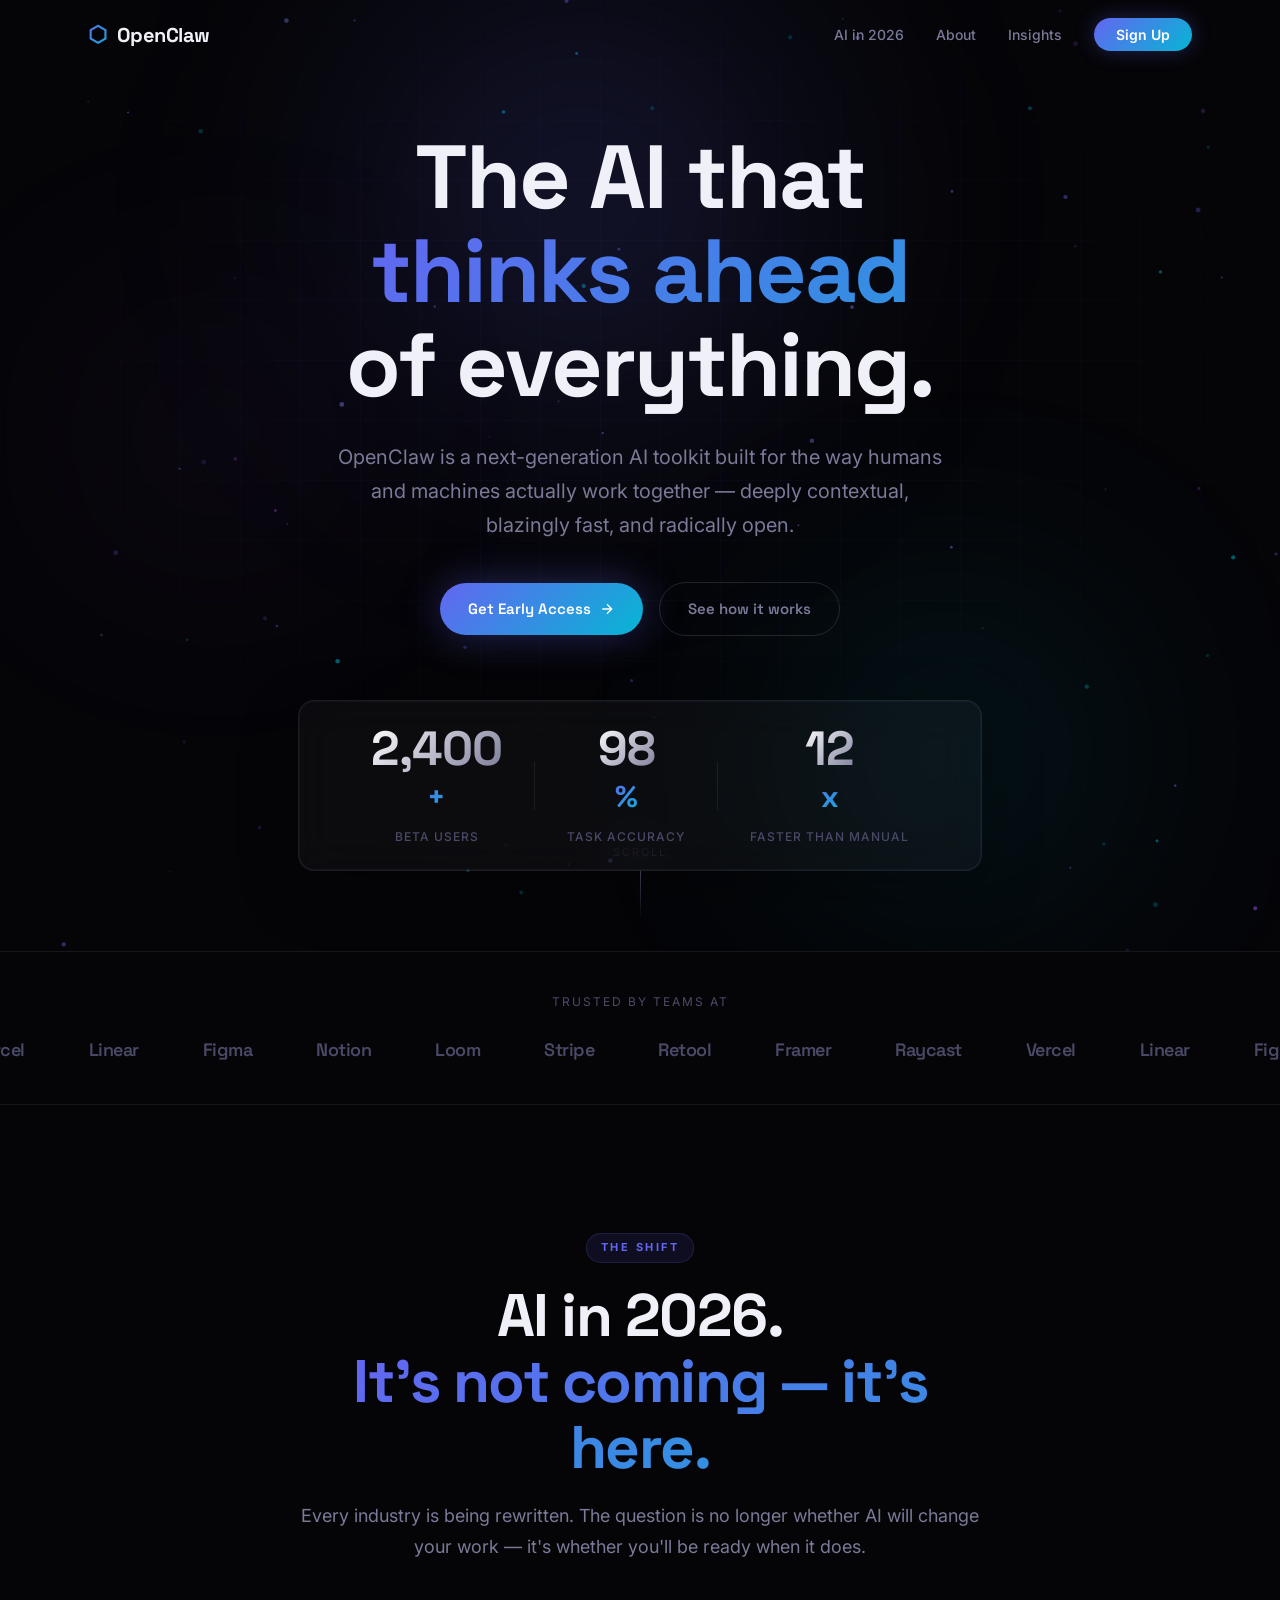
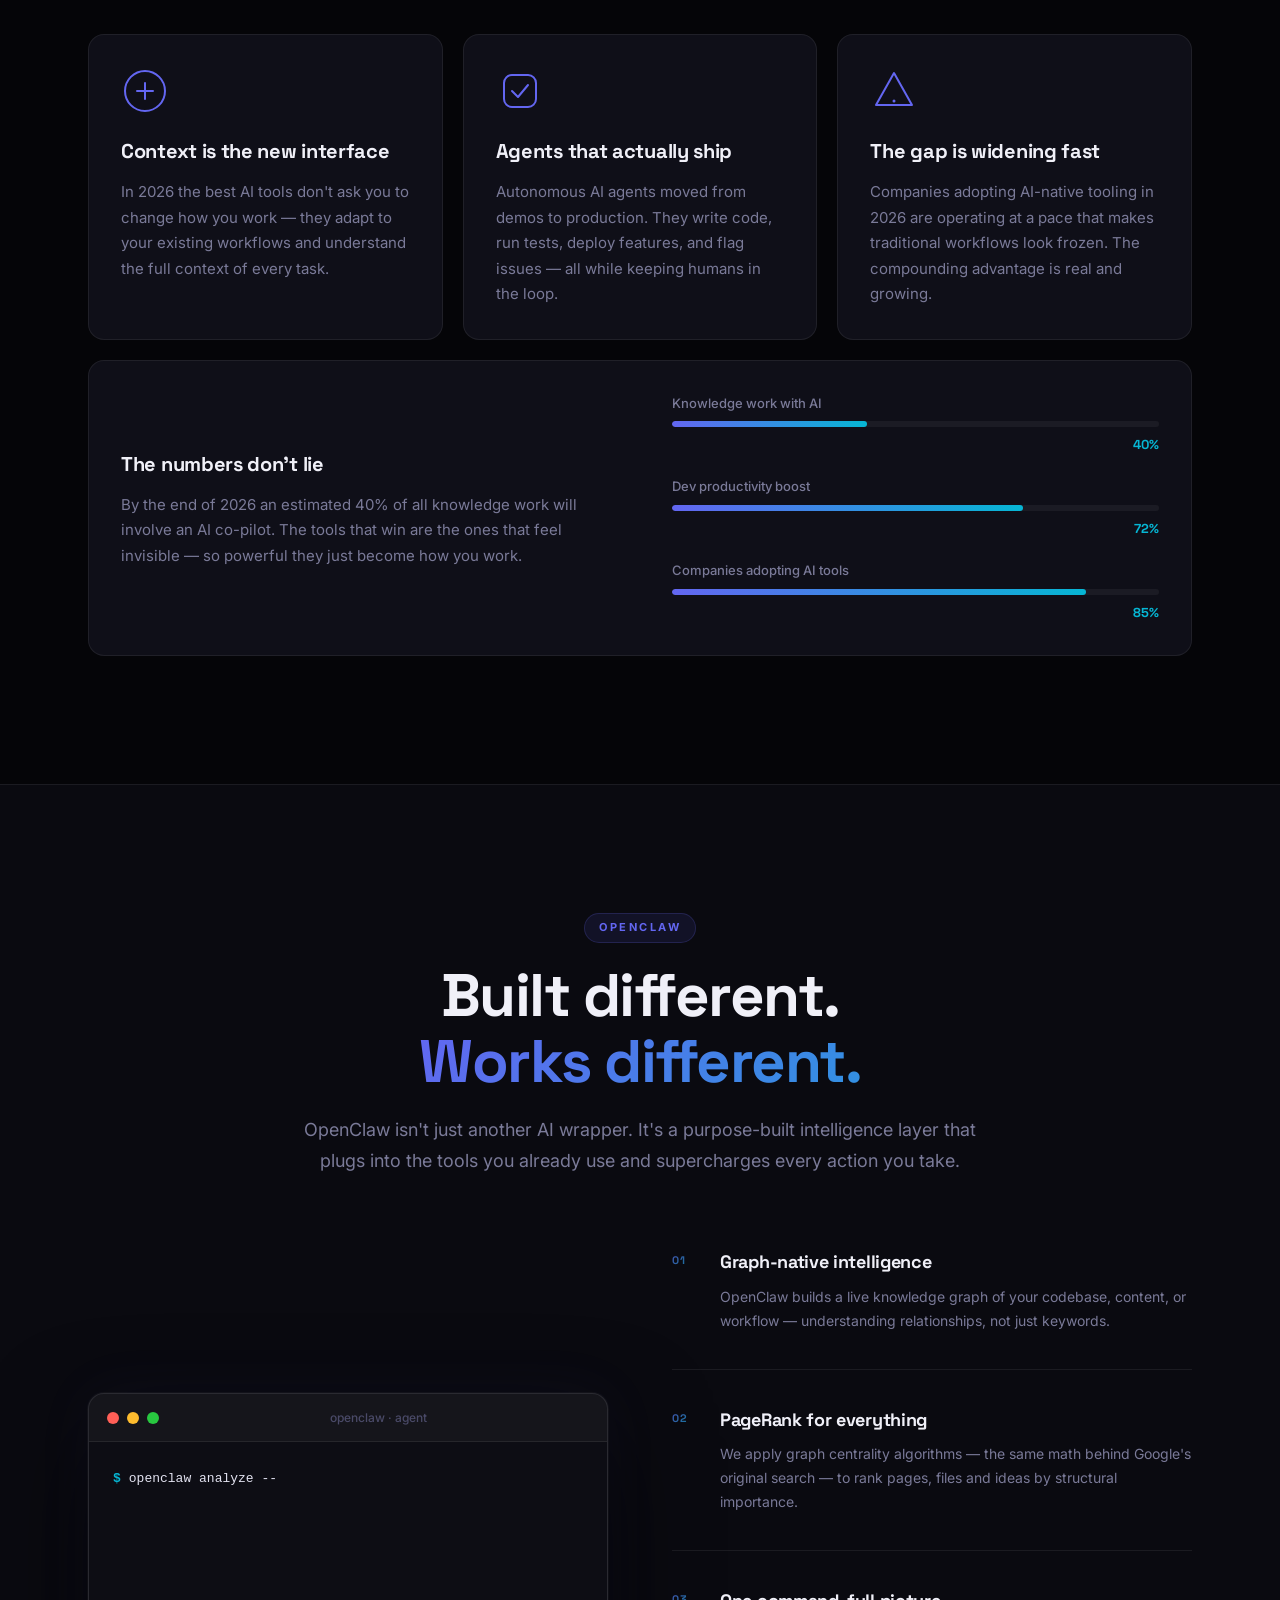
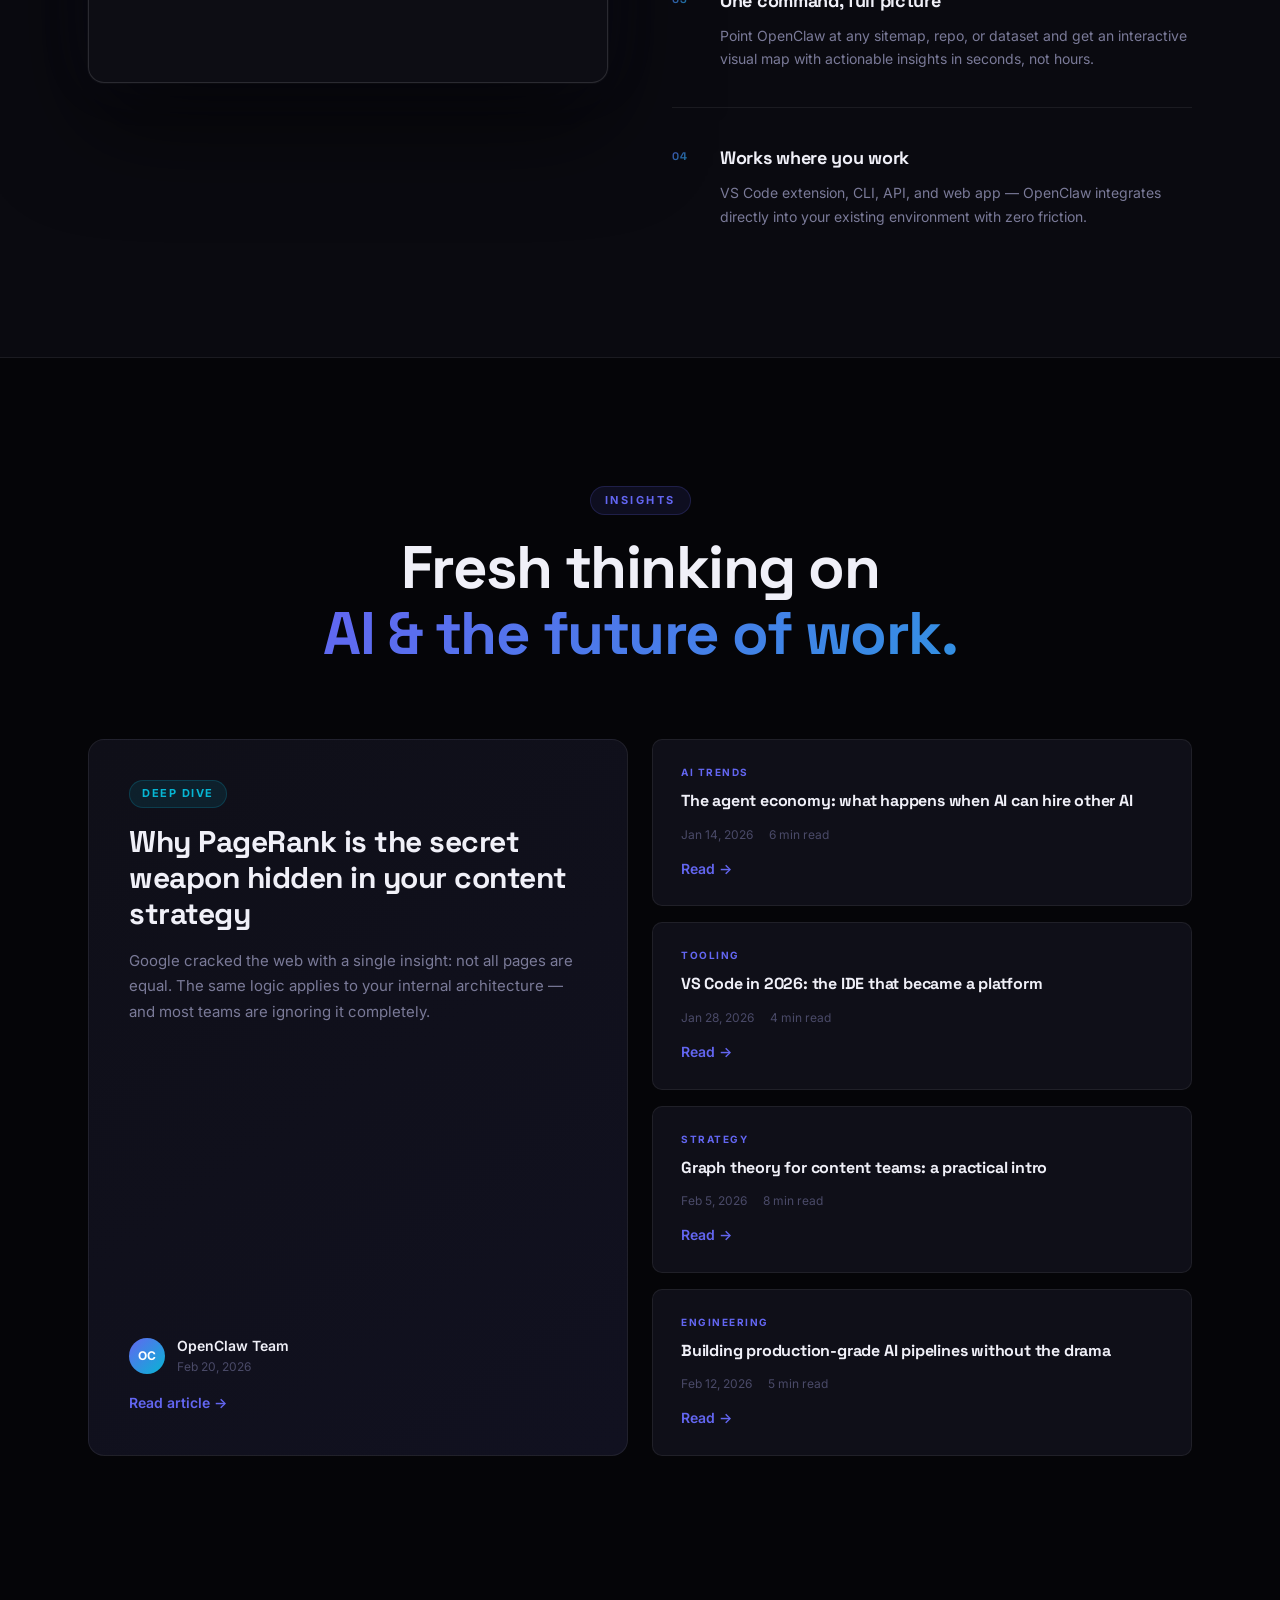
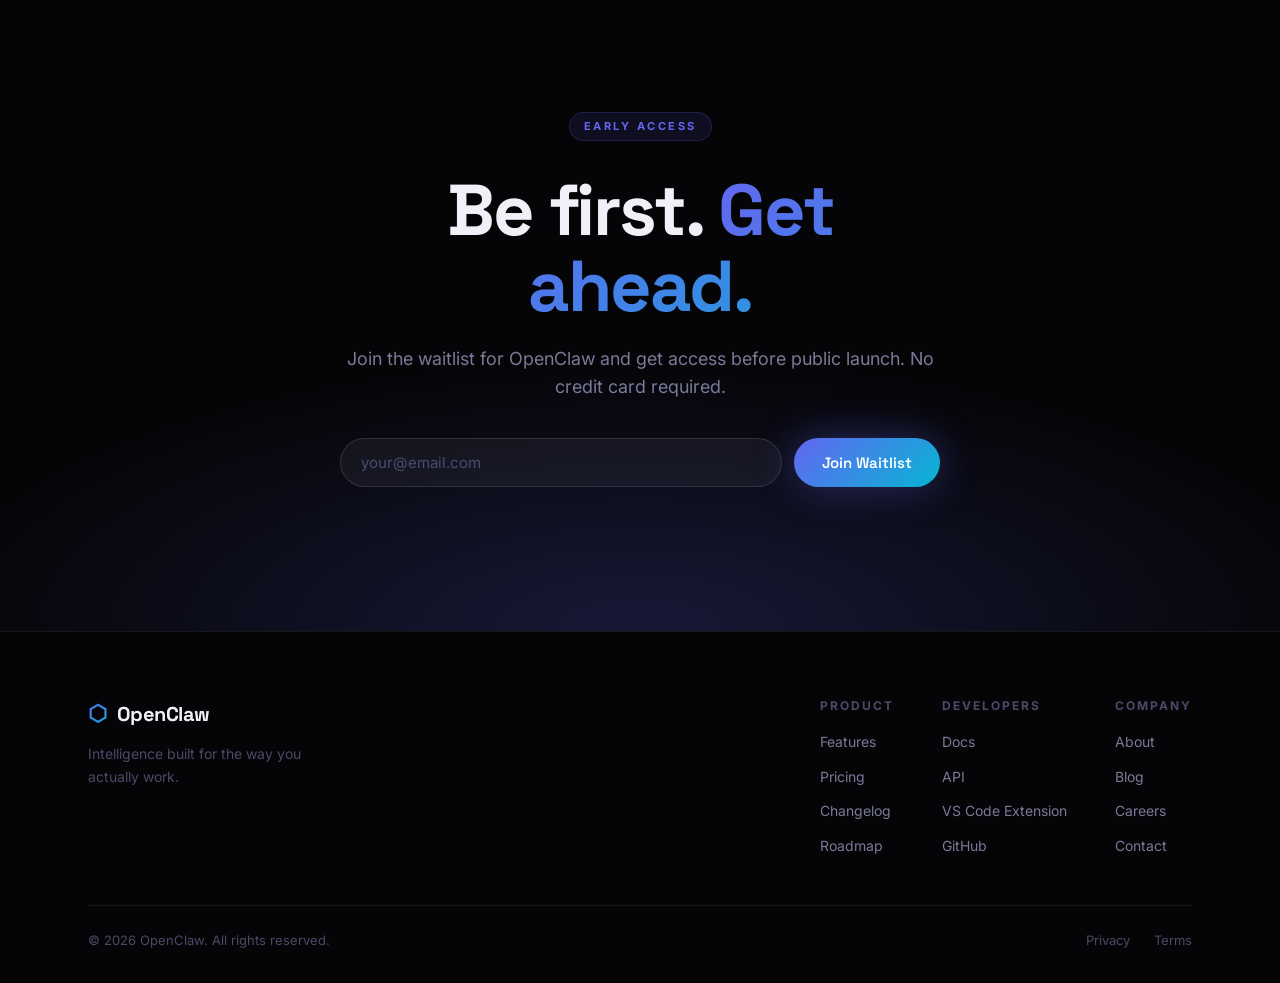
==== commit b2e24c2d: "Add Chrome extension, GA4 tracking, and project files Co-Authored-By: Claude Sonnet 4.6 <noreply@ant" ====
--- a/index.html
+++ b/index.html
@@ -20,6 +20,15 @@
   <link rel="preconnect" href="https://fonts.gstatic.com" crossorigin />
   <link href="https://fonts.googleapis.com/css2?family=Inter:wght@300;400;500;600;700;800;900&family=Space+Grotesk:wght@300;400;500;600;700&display=swap" rel="stylesheet" />
   <link rel="stylesheet" href="css/style.css" />
+
+  <!-- Google Analytics 4 — byt ut G-XXXXXXXXXX mot ditt riktiga Measurement ID -->
+  <script async src="https://www.googletagmanager.com/gtag/js?id=G-XXXXXXXXXX"></script>
+  <script>
+    window.dataLayer = window.dataLayer || [];
+    function gtag(){dataLayer.push(arguments);}
+    gtag('js', new Date());
+    gtag('config', 'G-XXXXXXXXXX');
+  </script>
 </head>
 <body>
 
@@ -34,7 +43,7 @@
         <li><a href="#ai-2026">AI in 2026</a></li>
         <li><a href="#about">About</a></li>
         <li><a href="#insights">Insights</a></li>
-        <li><a href="#cta-bottom" class="nav__cta">Get Early Access</a></li>
+        <li><a href="#cta-bottom" class="nav__cta">Sign Up</a></li>
       </ul>
       <button class="nav__burger" id="burger" aria-label="Toggle menu">
         <span></span><span></span><span></span>
@@ -56,9 +65,6 @@
     <div class="hero__glow hero__glow--2" id="glow2"></div>
     <div class="hero__glow hero__glow--3"></div>
     <div class="hero__content">
-      <div class="hero__eyebrow reveal">
-        <span class="dot"></span> Now in public beta · 2026
-      </div>
       <h1 class="hero__title reveal reveal--delay-1">
         The AI that<br />
         <span class="gradient-text">thinks ahead</span><br />
@@ -101,7 +107,7 @@
   <section class="strip">
     <p class="strip__label">Trusted by teams at</p>
     <div class="strip__track">
-      <div class="strip__items">
+      <div class="strip__items" id="marqueeTrack">
         <span>Vercel</span>
         <span>Linear</span>
         <span>Figma</span>
@@ -109,13 +115,8 @@
         <span>Loom</span>
         <span>Stripe</span>
         <span>Retool</span>
-        <span>Vercel</span>
-        <span>Linear</span>
-        <span>Figma</span>
-        <span>Notion</span>
-        <span>Loom</span>
-        <span>Stripe</span>
-        <span>Retool</span>
+        <span>Framer</span>
+        <span>Raycast</span>
       </div>
     </div>
   </section>
@@ -333,7 +334,6 @@
           <input type="email" class="cta-form__input" placeholder="your@email.com" required />
           <button type="submit" class="btn btn--primary">Join Waitlist</button>
         </form>
-        <p class="cta-form__note">Already 2,400+ people on the list. We're accepting teams in batches.</p>
       </div>
     </div>
   </section>
--- a/css/style.css
+++ b/css/style.css
@@ -194,13 +194,18 @@
 
 .nav__cta {
   background: linear-gradient(135deg, var(--accent-1), var(--accent-2)) !important;
-  -webkit-background-clip: text;
-  -webkit-text-fill-color: transparent;
-  background-clip: text;
-  border: 1px solid rgba(99,102,241,0.4) !important;
+  -webkit-text-fill-color: #fff !important;
+  color: #fff !important;
   border-radius: 50px;
-  padding: 8px 20px !important;
-  color: var(--accent-1) !important;
+  padding: 8px 22px !important;
+  font-weight: 600 !important;
+  box-shadow: 0 0 20px rgba(99,102,241,0.3);
+  transition: box-shadow 0.25s, transform 0.25s !important;
+}
+.nav__cta:hover {
+  box-shadow: 0 0 32px rgba(99,102,241,0.5) !important;
+  transform: translateY(-1px);
+  color: #fff !important;
 }
 
 .nav__burger {
@@ -466,8 +471,8 @@
 .strip__items {
   display: flex;
   gap: 64px;
-  animation: marquee 20s linear infinite;
   width: max-content;
+  will-change: transform;
 }
 .strip__items span {
   font-family: var(--font-sans);
@@ -476,10 +481,7 @@
   color: var(--text-dim);
   white-space: nowrap;
   letter-spacing: -0.5px;
-}
-@keyframes marquee {
-  from { transform: translateX(0); }
-  to   { transform: translateX(-50%); }
+  flex-shrink: 0;
 }
 
 /* ── SECTIONS ─────────────────────────────────────── */
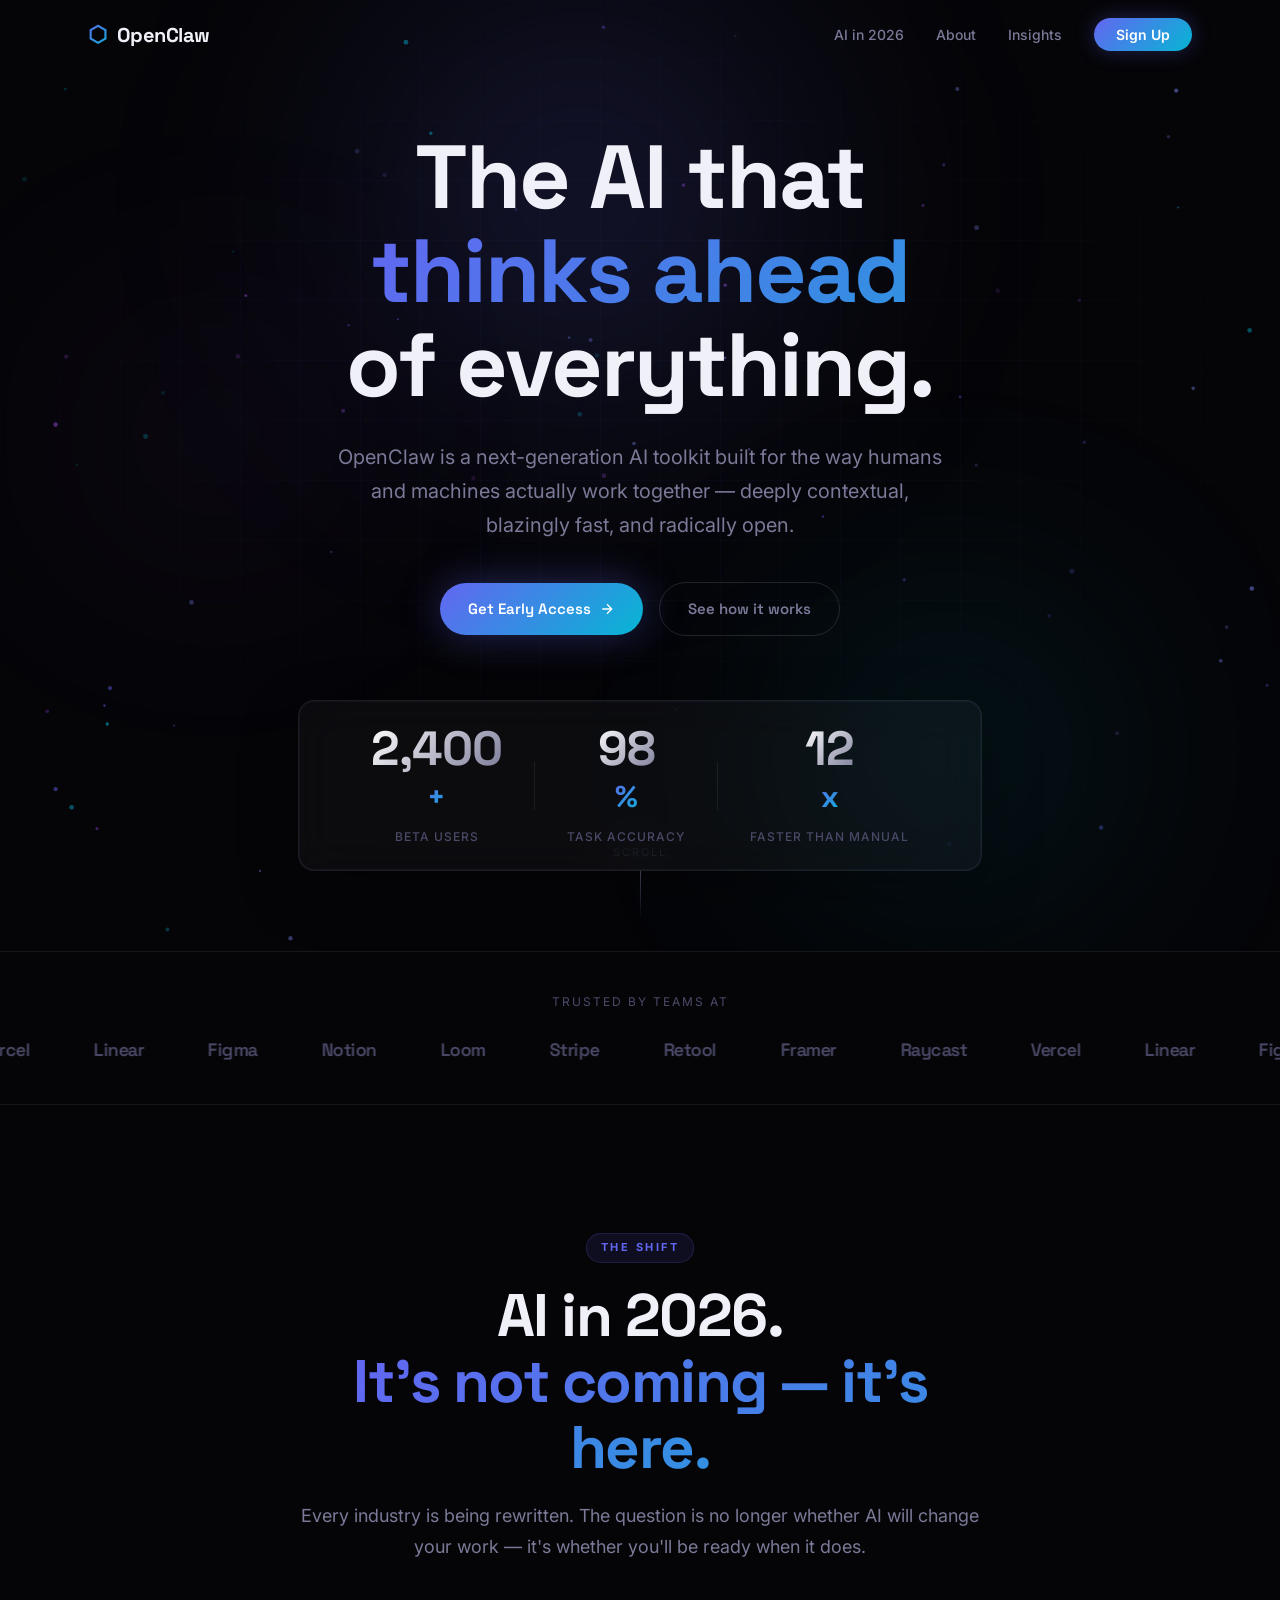
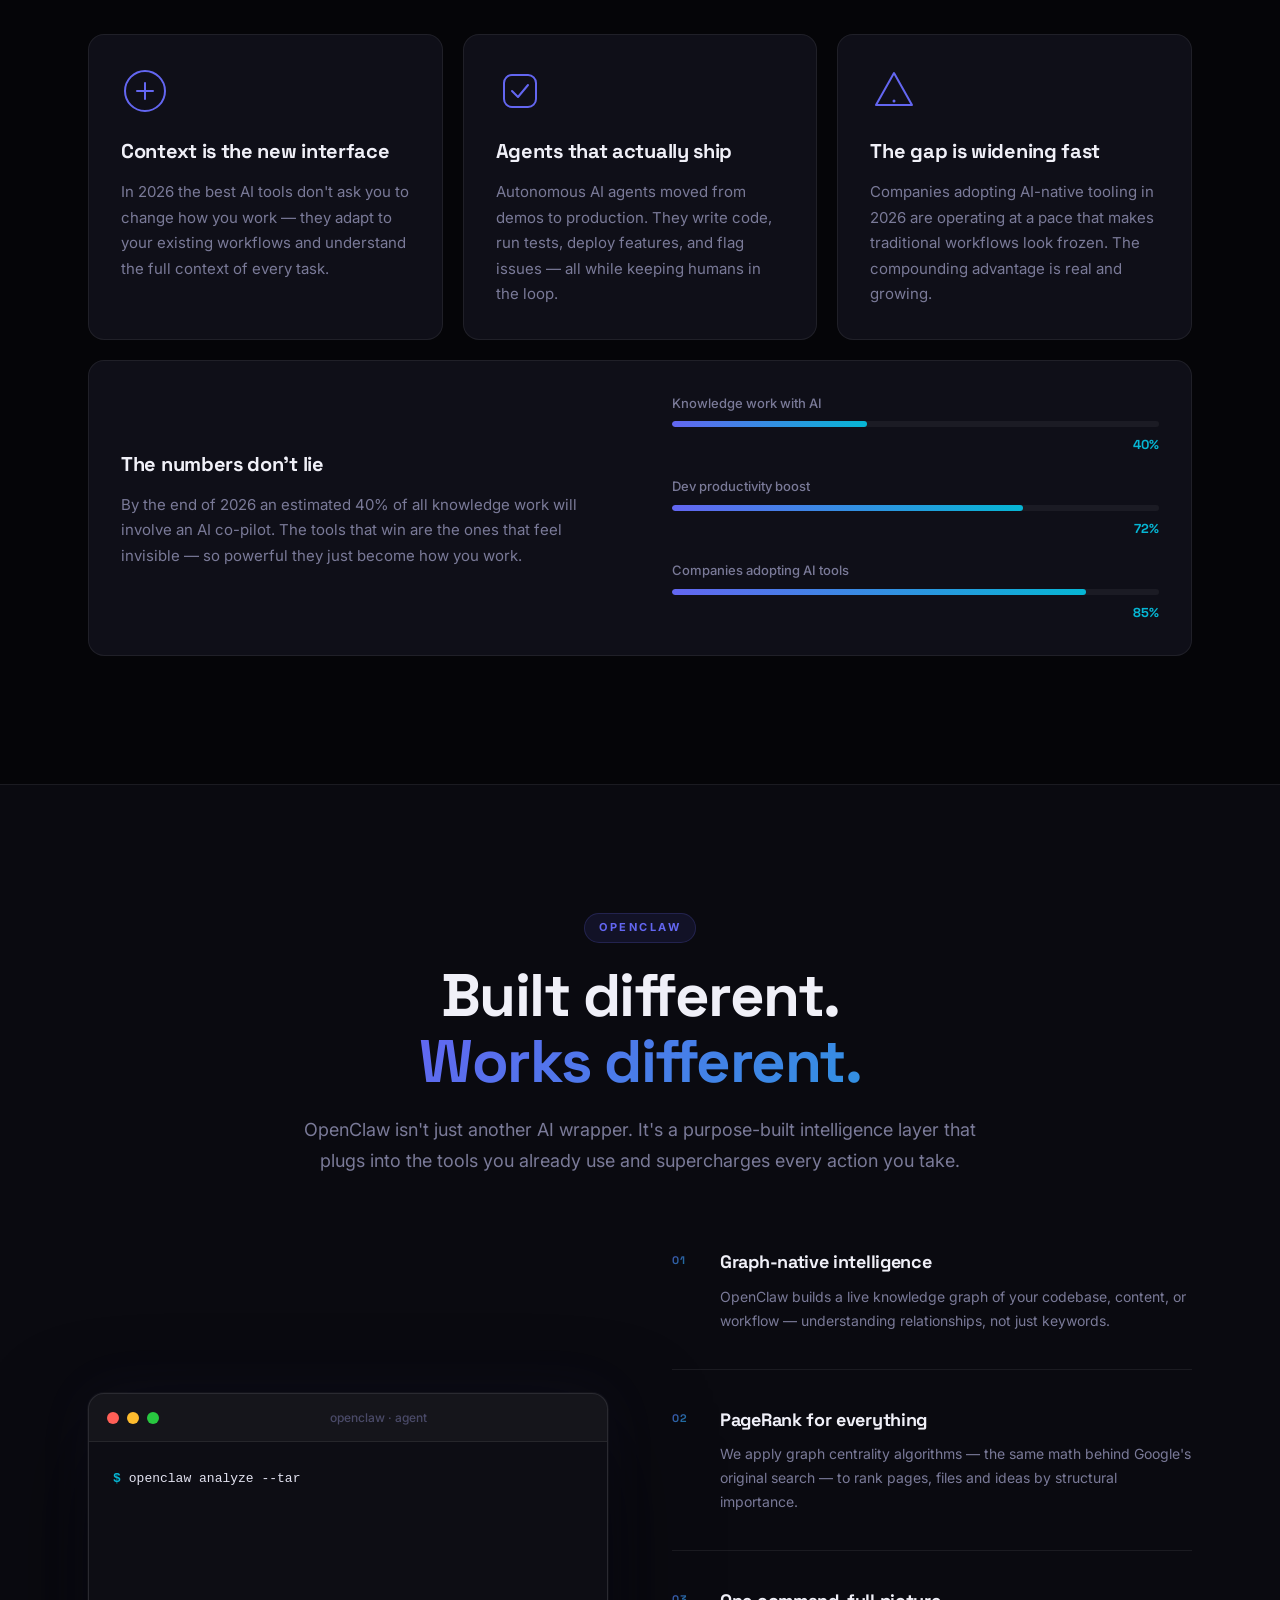
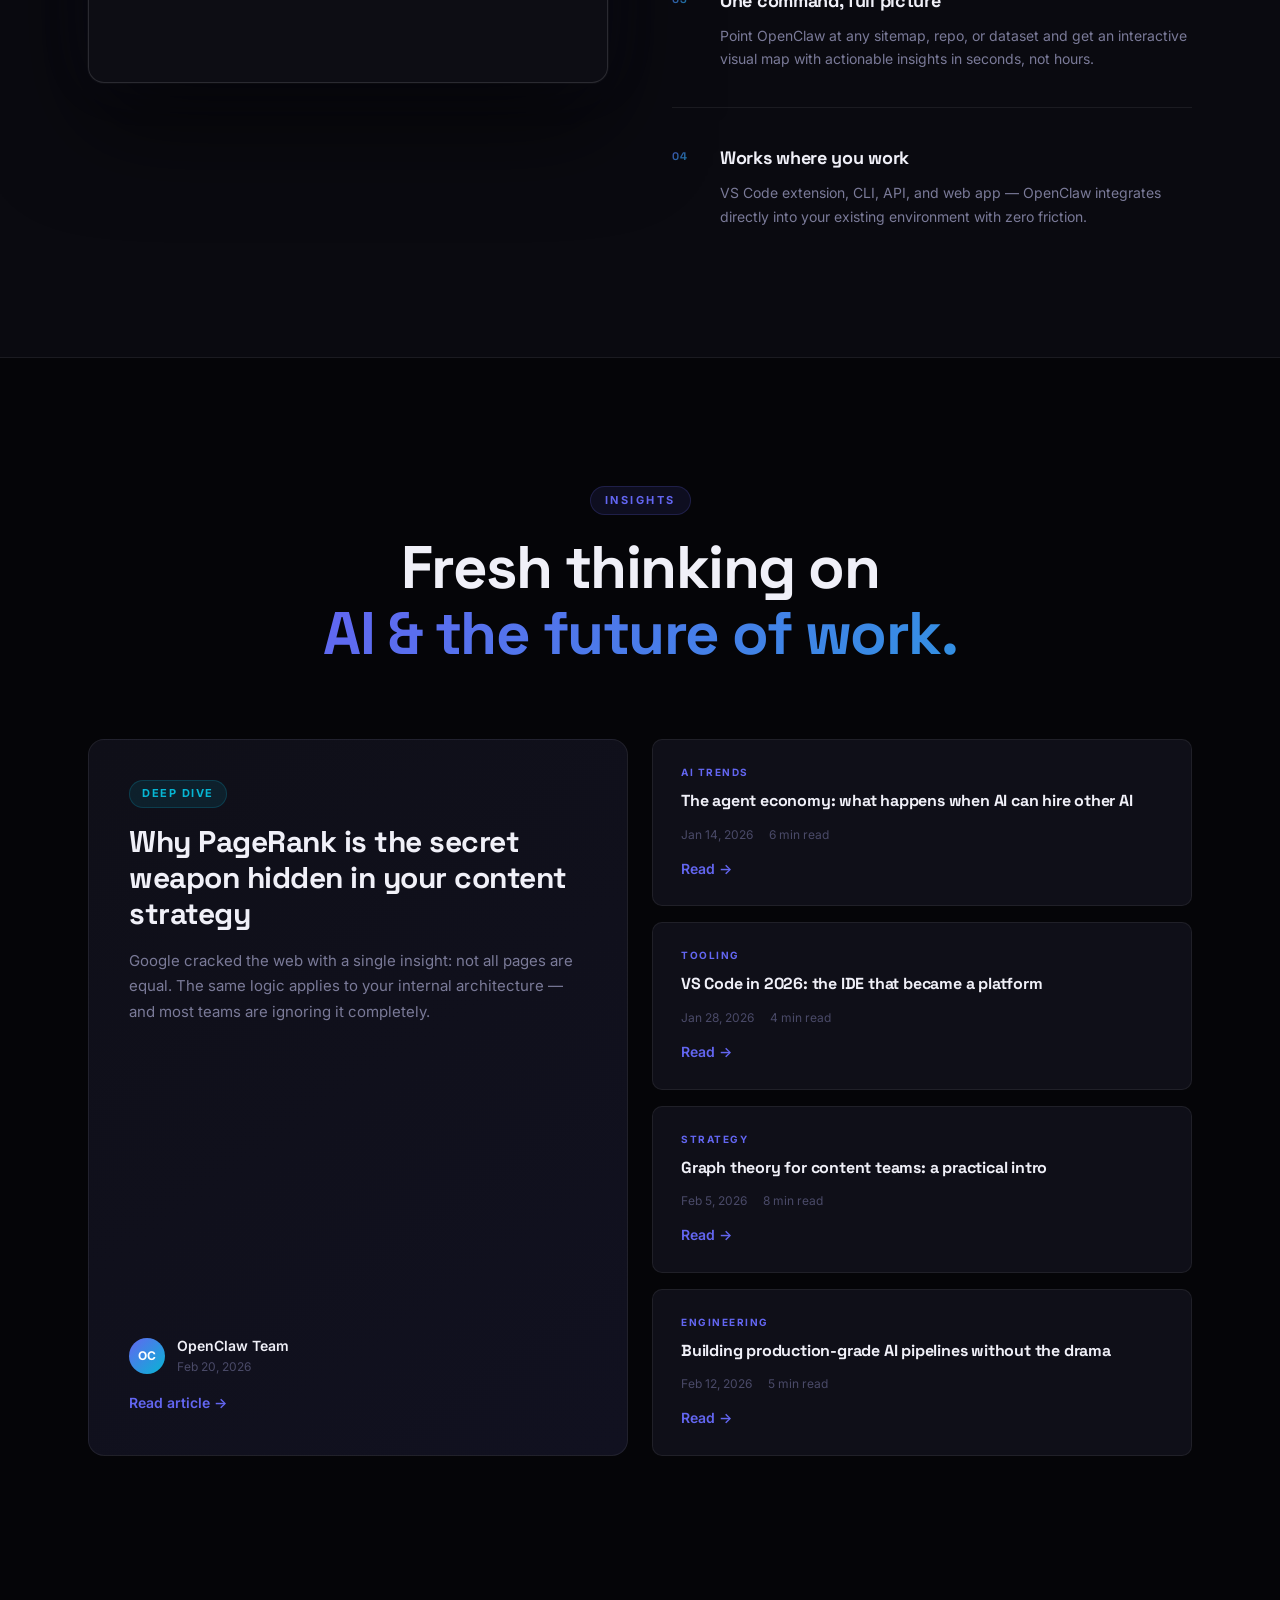
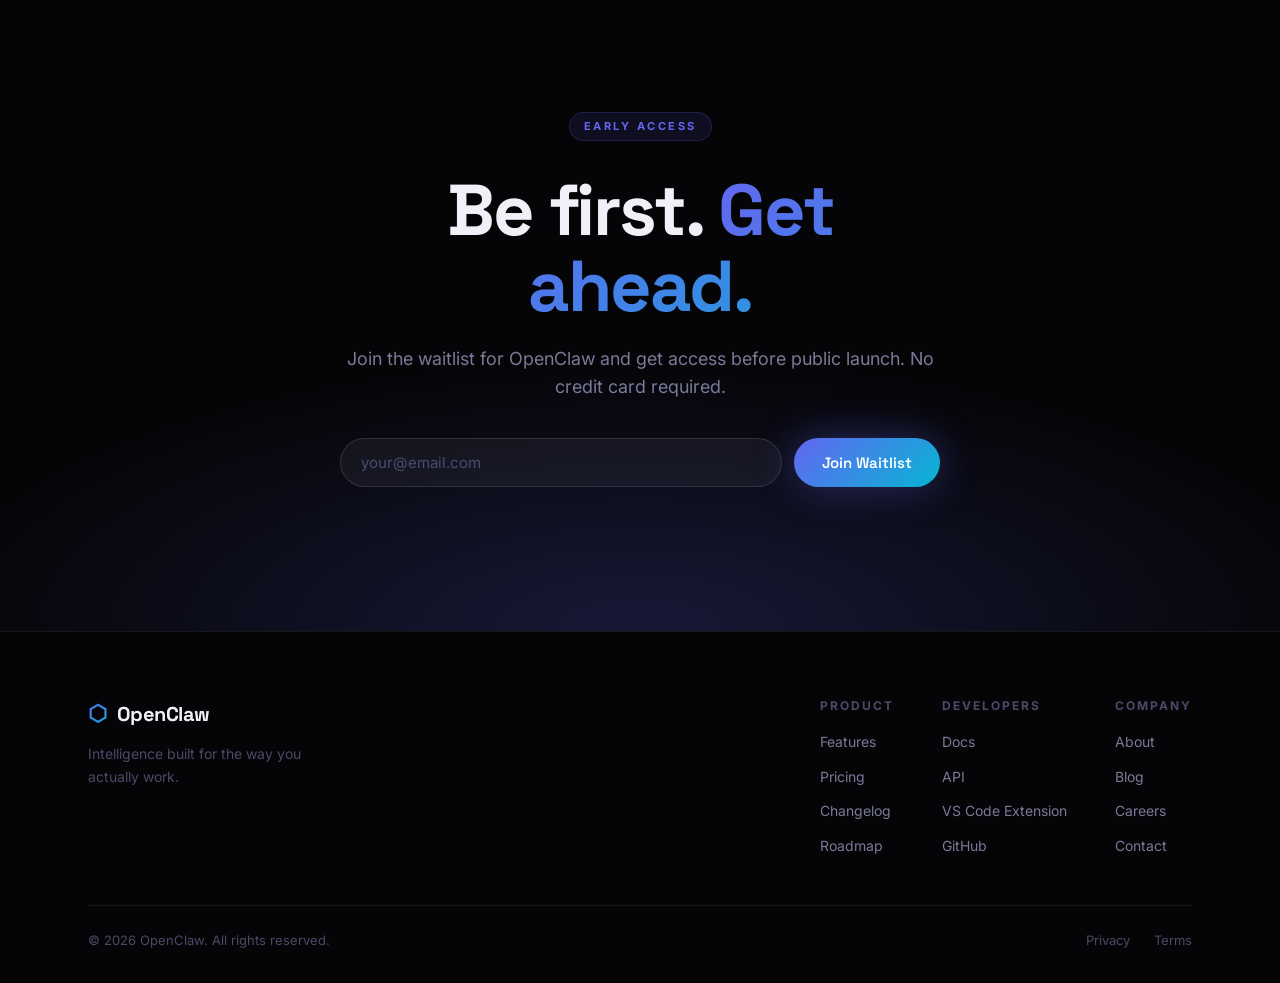
==== commit f2d6853f: "Add real GA4 ID and correct og:url Co-Authored-By: Claude Sonnet 4.6 <noreply@anthropic.com>" ====
--- a/index.html
+++ b/index.html
@@ -10,7 +10,7 @@
   <meta property="og:title"       content="OpenClaw — The Future of AI Tools" />
   <meta property="og:description" content="Next-generation AI toolkit. Deeply contextual, blazingly fast, radically open." />
   <meta property="og:type"        content="website" />
-  <meta property="og:url"         content="https://openclaw.github.io" />
+  <meta property="og:url"         content="https://antonpernvik.github.io/openclaw-github-io" />
   <meta name="theme-color"        content="#050508" />
 
   <!-- SVG Favicon -->
@@ -21,13 +21,13 @@
   <link href="https://fonts.googleapis.com/css2?family=Inter:wght@300;400;500;600;700;800;900&family=Space+Grotesk:wght@300;400;500;600;700&display=swap" rel="stylesheet" />
   <link rel="stylesheet" href="css/style.css" />
 
-  <!-- Google Analytics 4 — byt ut G-XXXXXXXXXX mot ditt riktiga Measurement ID -->
-  <script async src="https://www.googletagmanager.com/gtag/js?id=G-XXXXXXXXXX"></script>
+  <!-- Google Analytics 4 — byt ut G-HGSBMYF6MS mot ditt riktiga Measurement ID -->
+  <script async src="https://www.googletagmanager.com/gtag/js?id=G-HGSBMYF6MS"></script>
   <script>
     window.dataLayer = window.dataLayer || [];
     function gtag(){dataLayer.push(arguments);}
     gtag('js', new Date());
-    gtag('config', 'G-XXXXXXXXXX');
+    gtag('config', 'G-HGSBMYF6MS');
   </script>
 </head>
 <body>
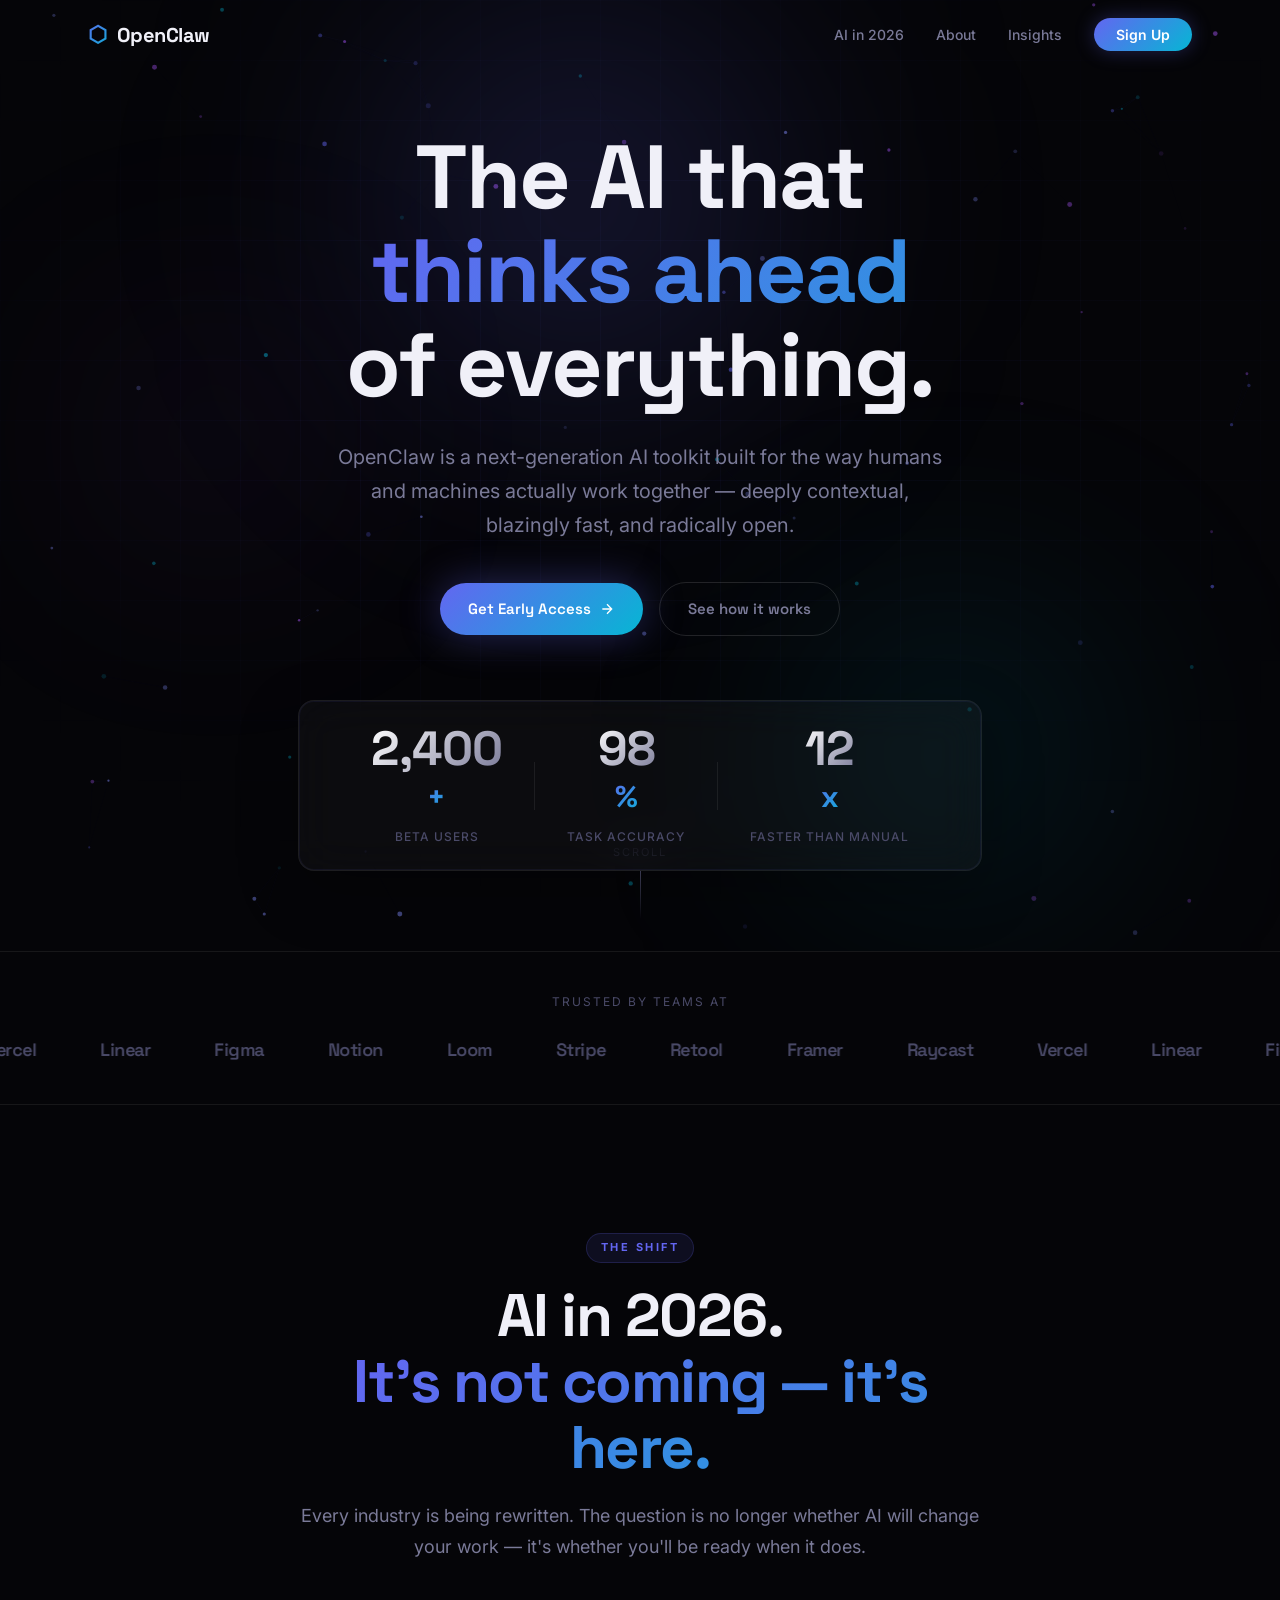
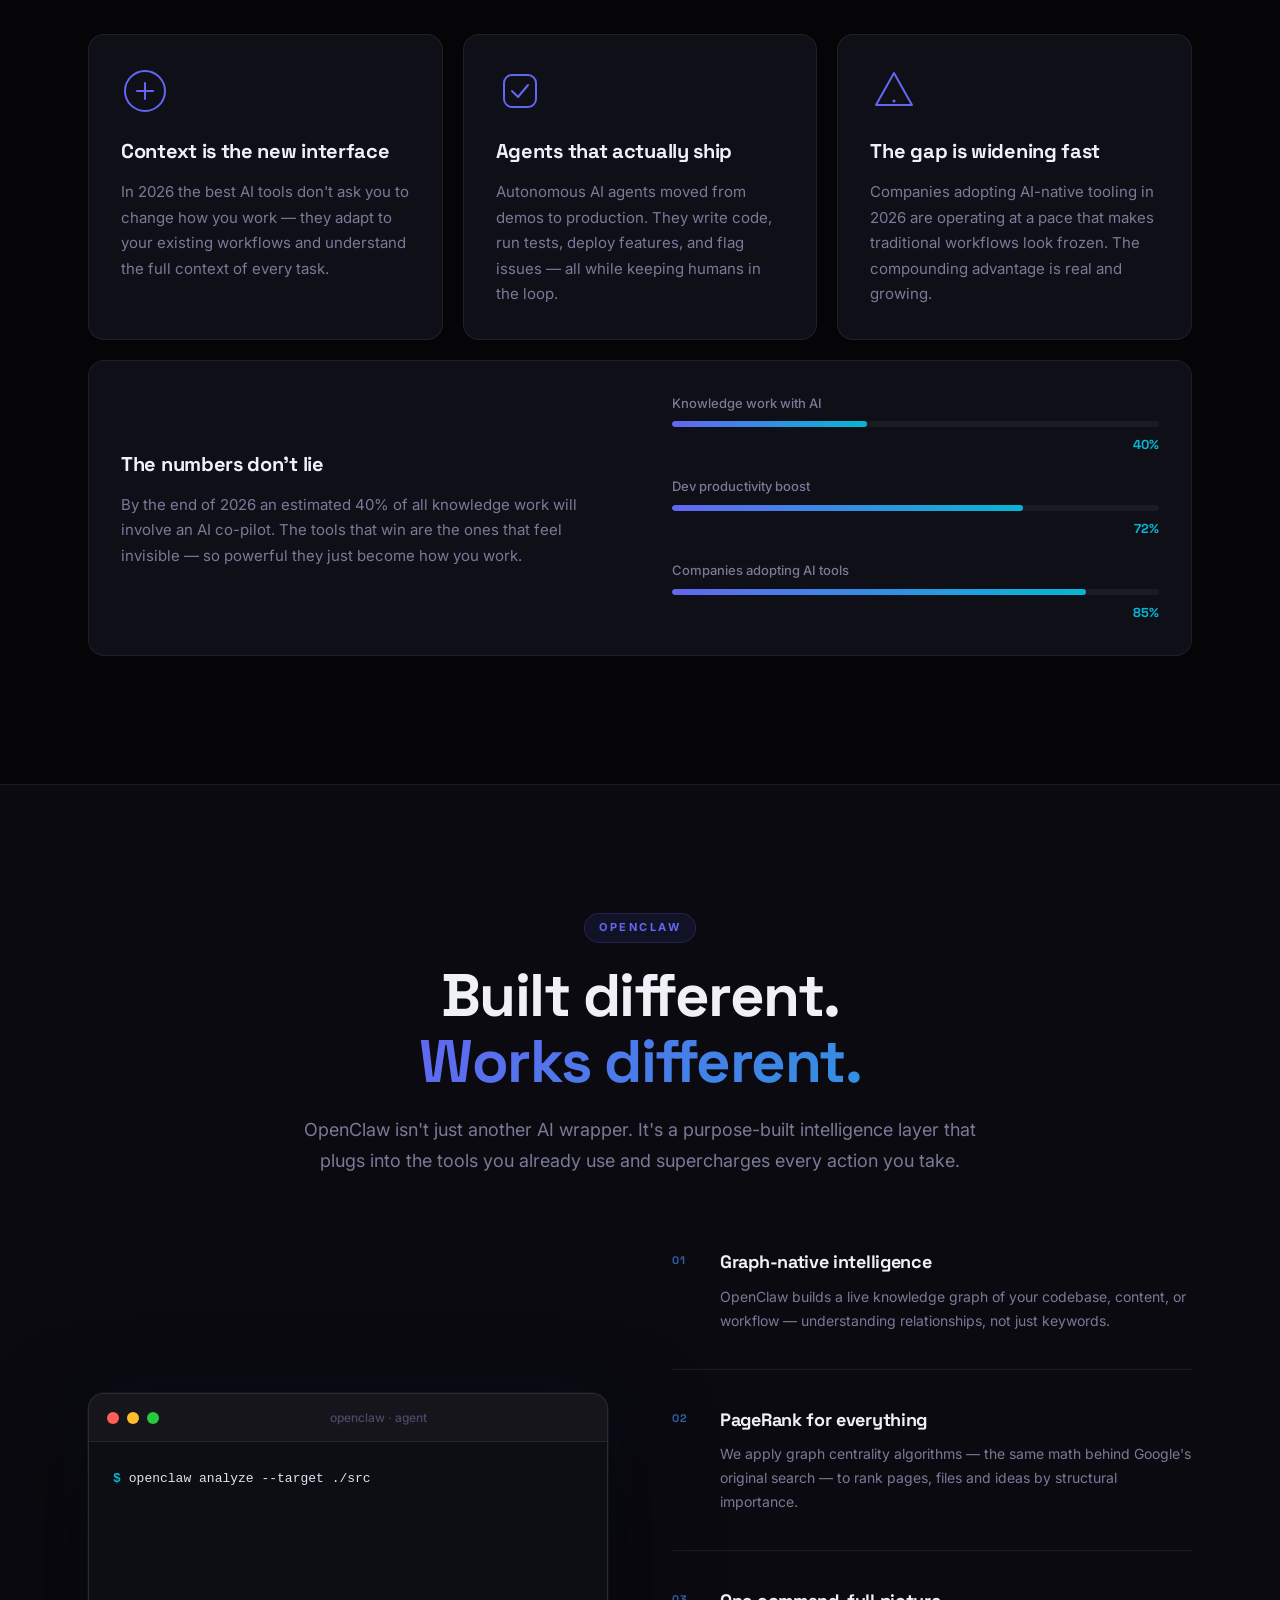
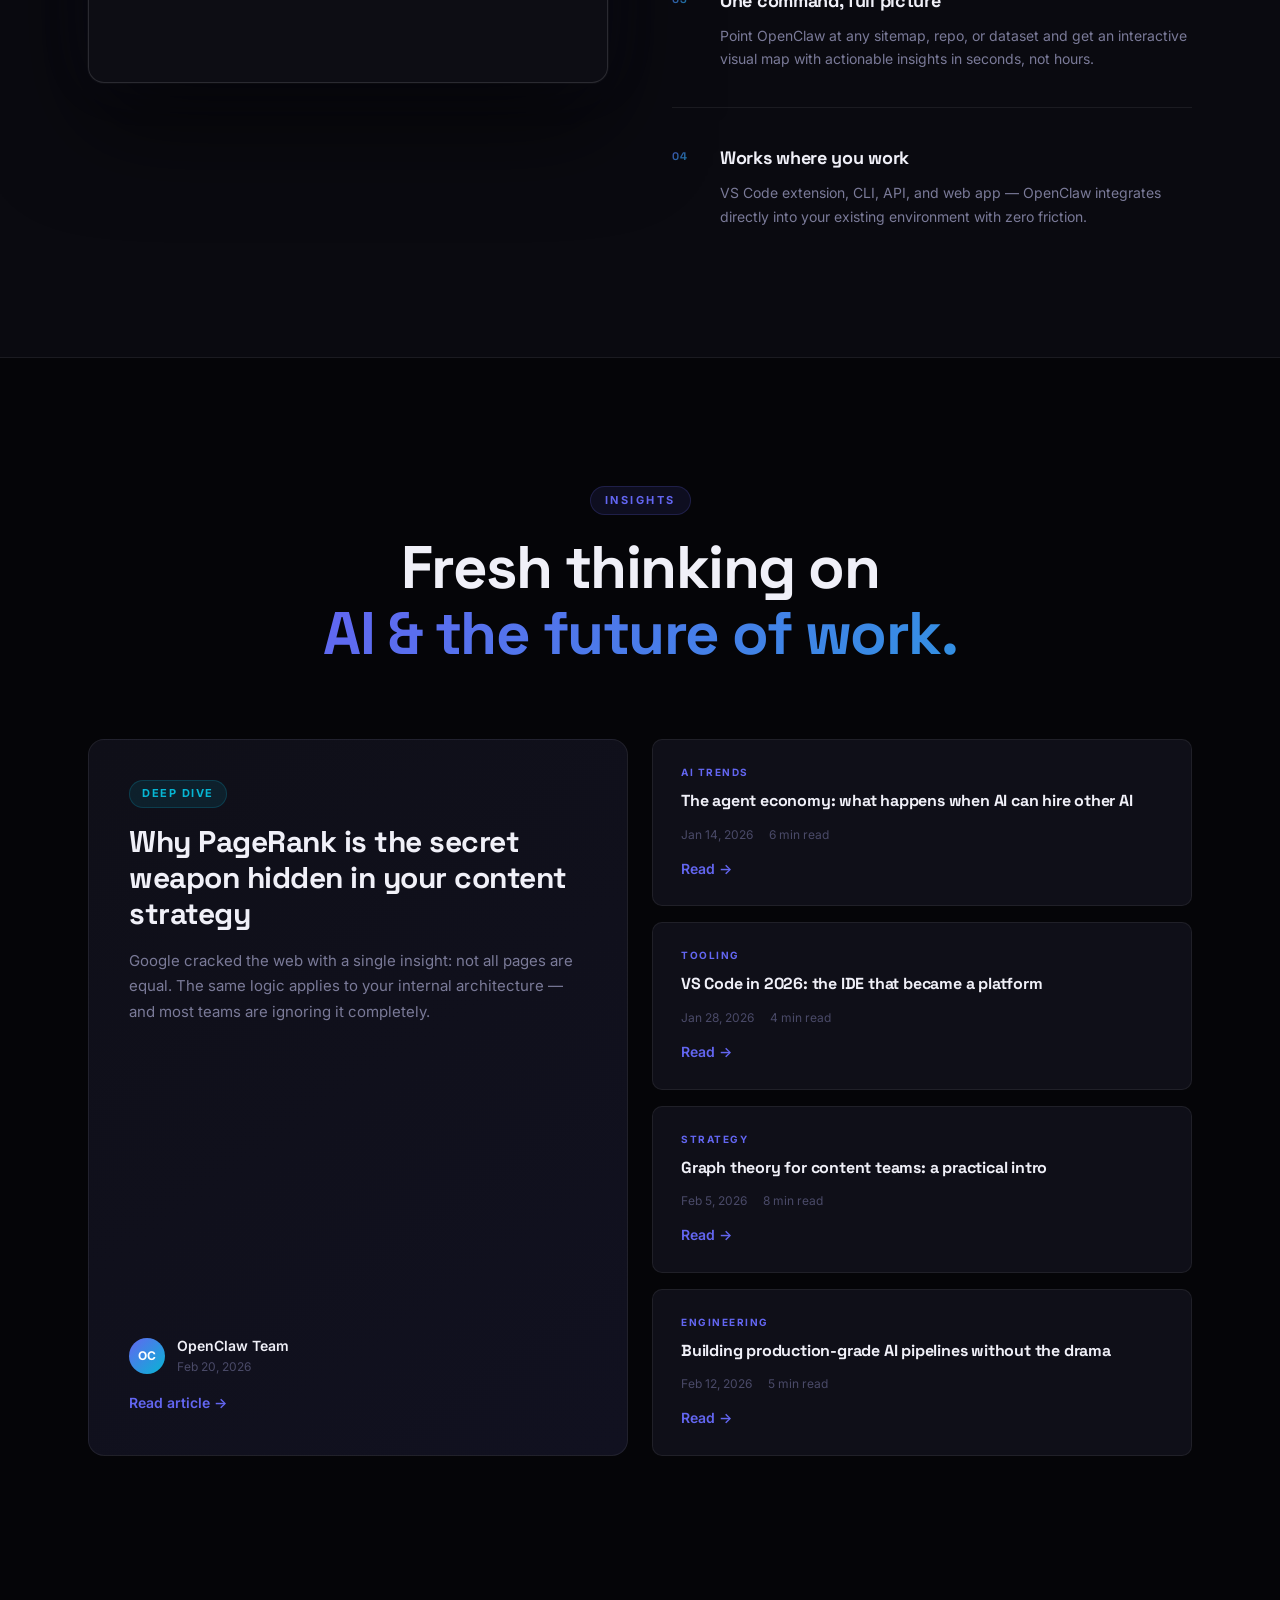
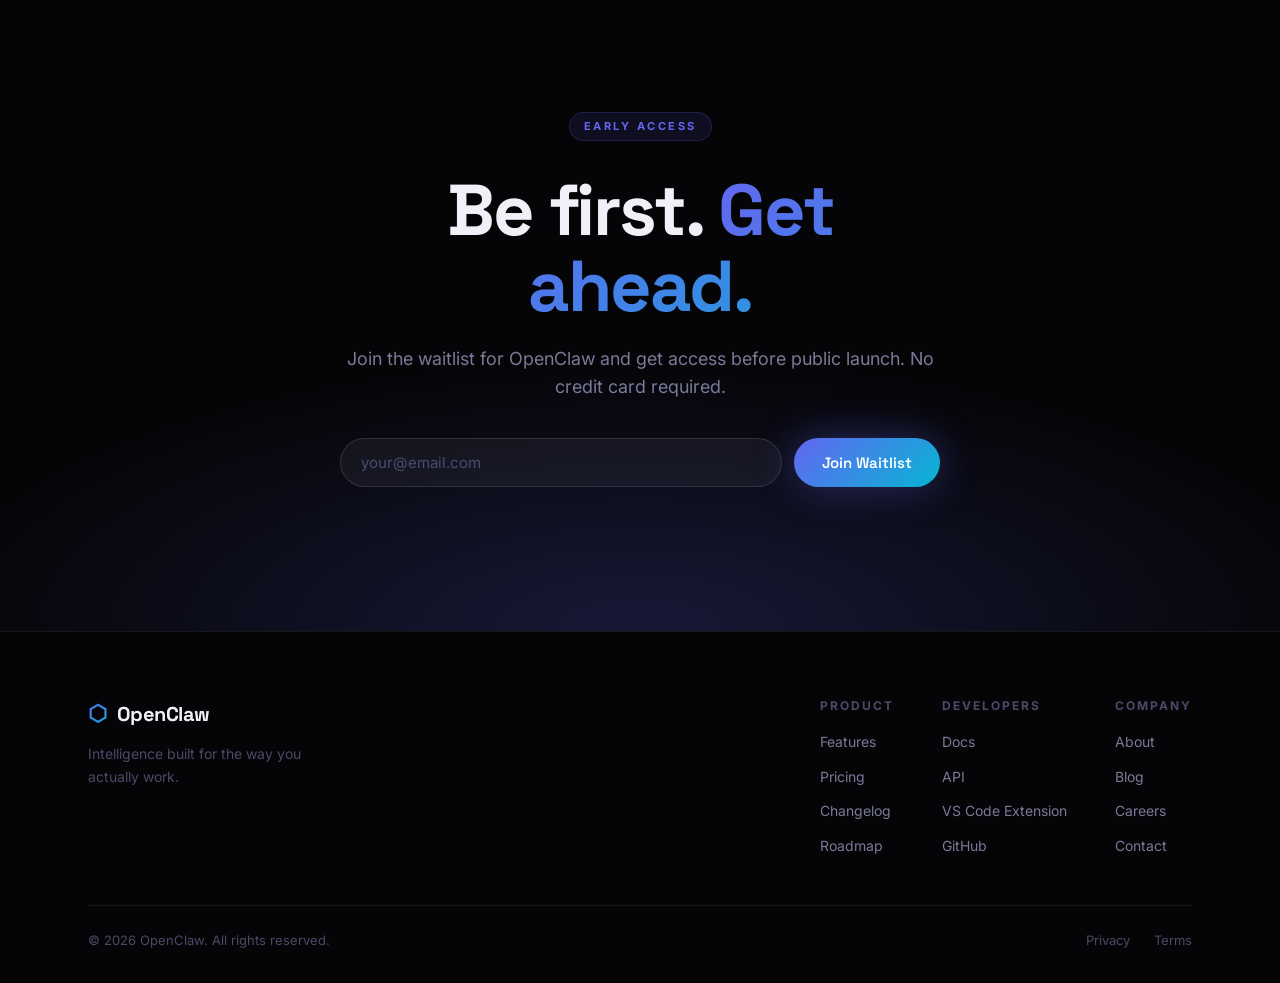
==== commit 406eb0ce: "Add live Hacker News feed to Insights section via API Fetches top 4 stories from the HN Firebase API" ====
--- a/index.html
+++ b/index.html
@@ -275,7 +275,7 @@
           <a href="#" class="article__link">Read article →</a>
         </article>
 
-        <div class="articles__side">
+        <div class="articles__side" id="hnFeed">
 
           <article class="article-card reveal reveal--delay-1">
             <div class="article-card__tag">AI Trends</div>
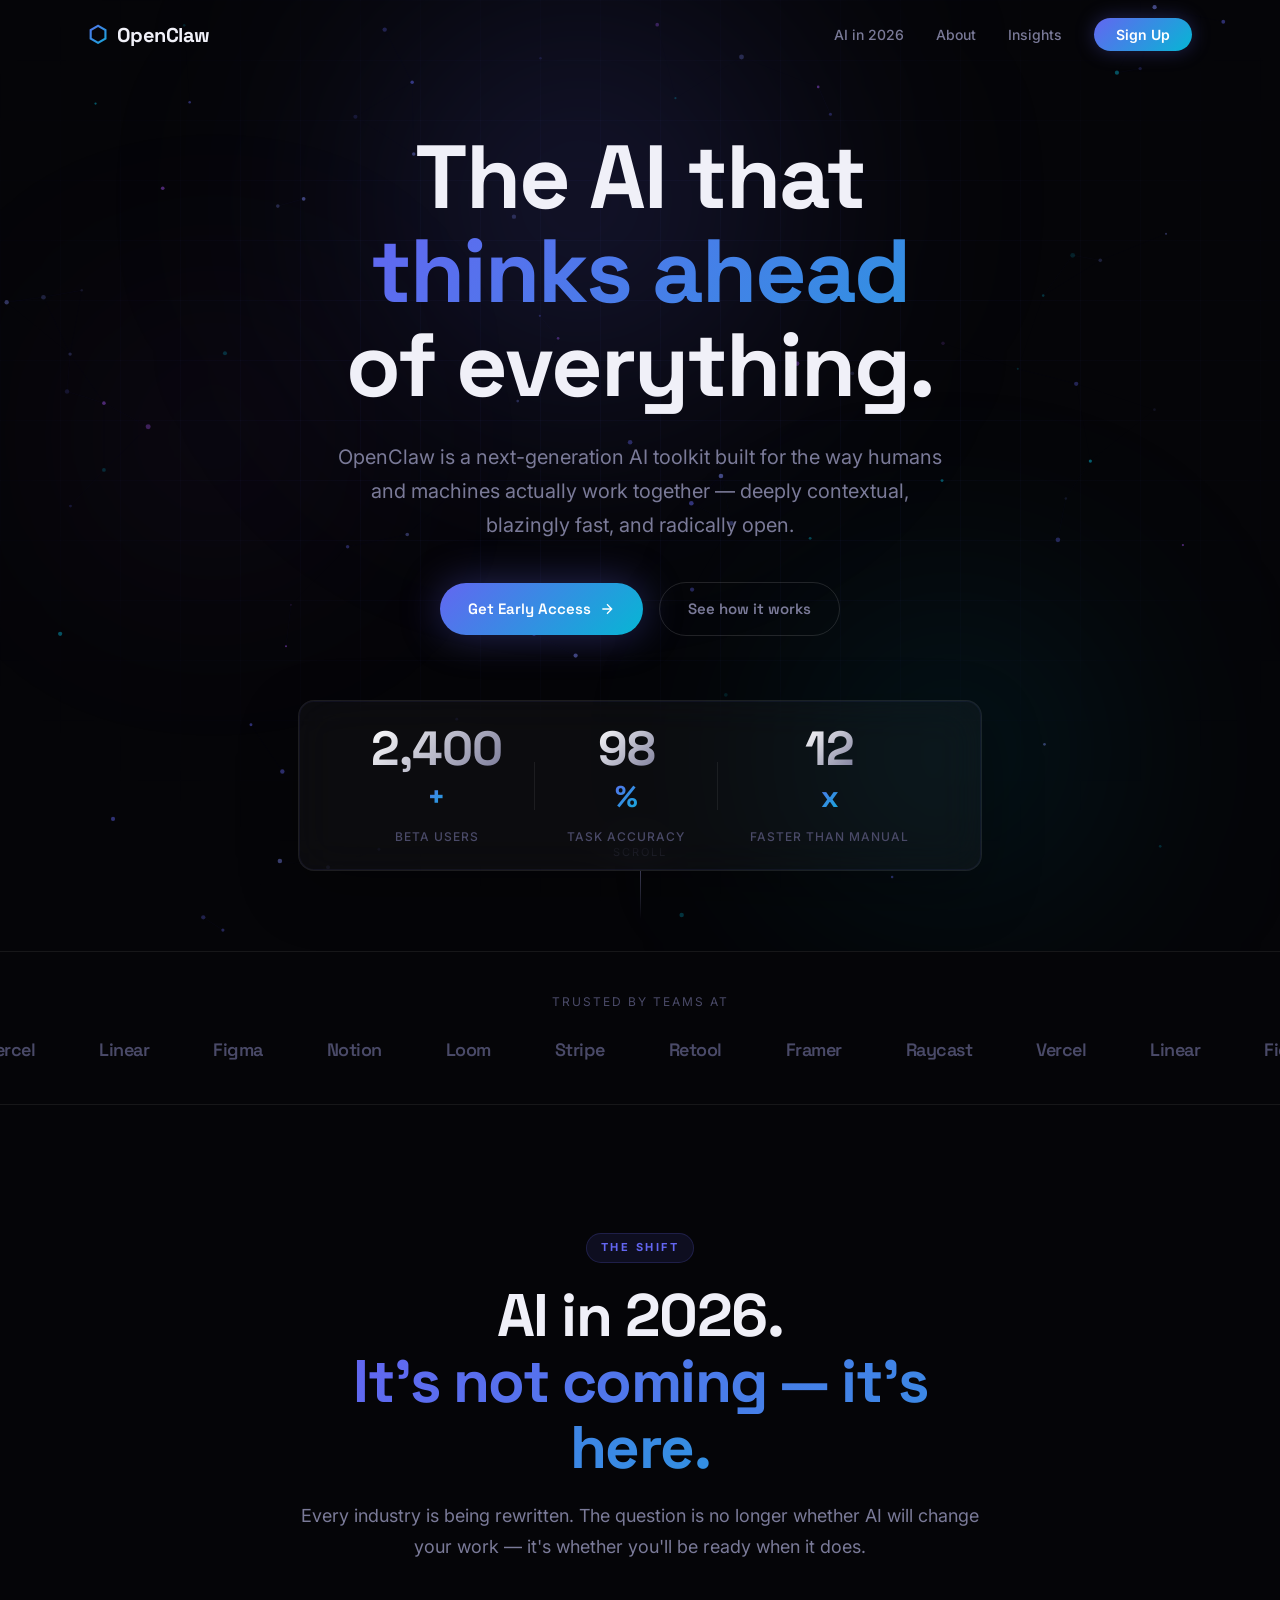
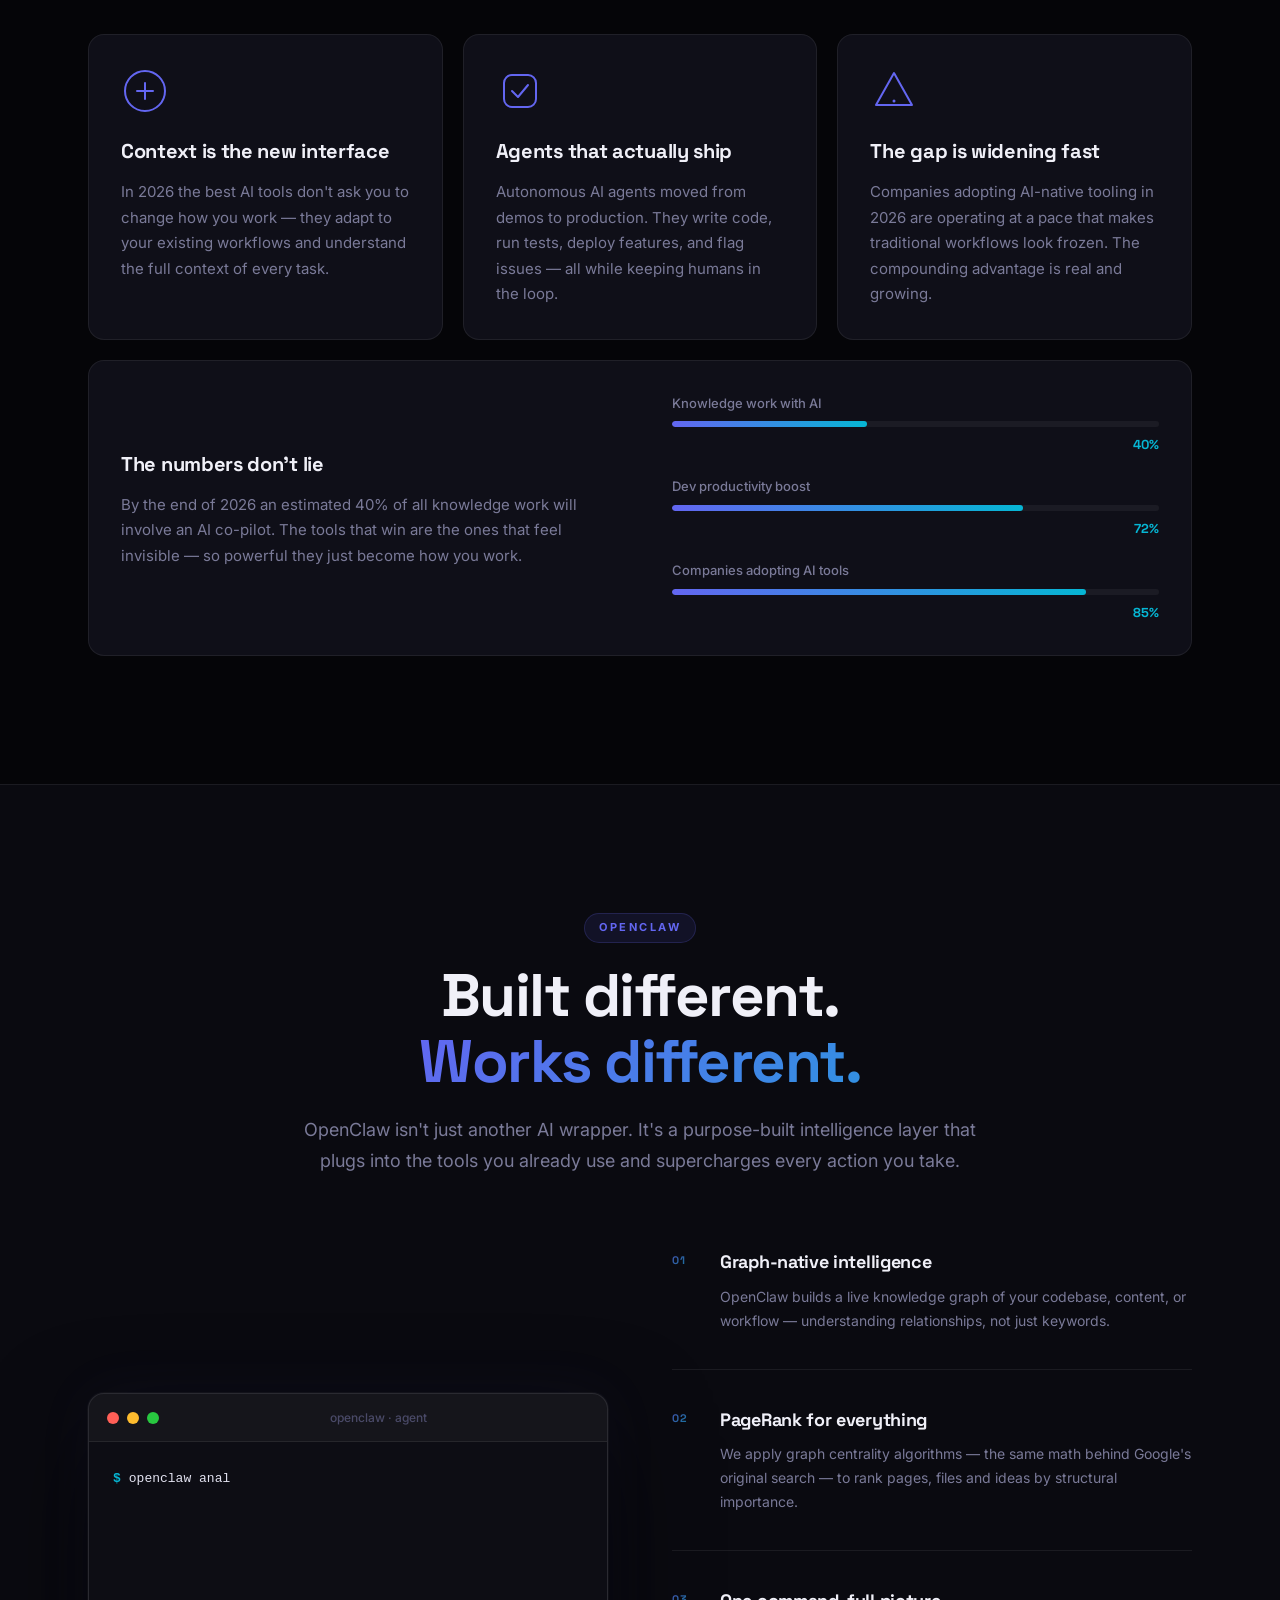
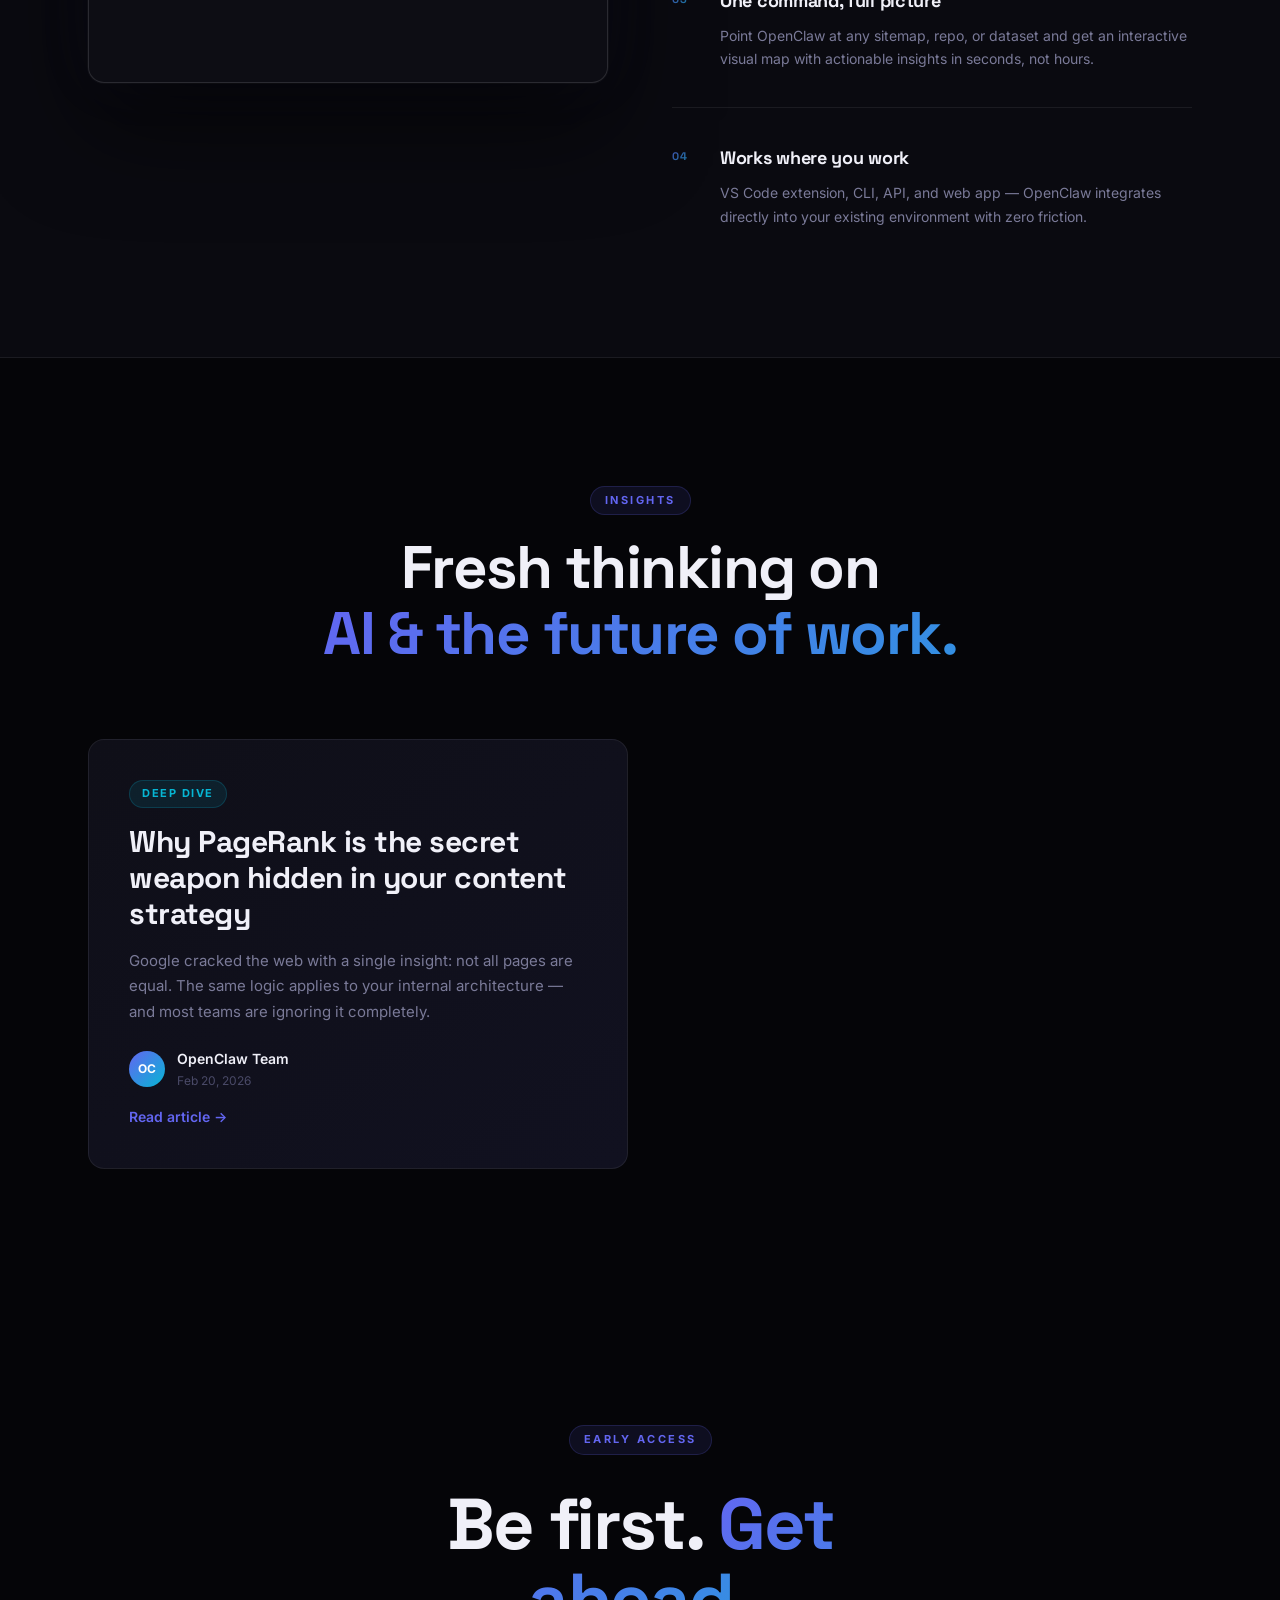
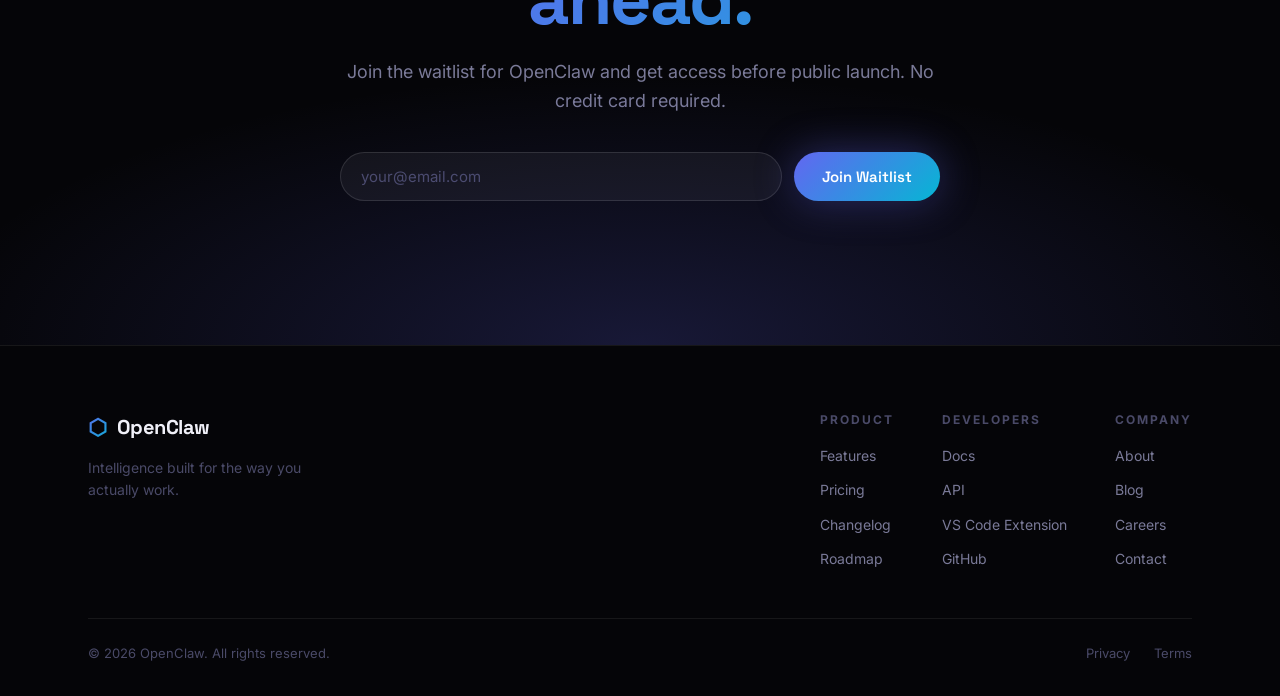
==== commit c45f62d7: "Fix HN feed flash: remove hardcoded cards, render only from API Hardcoded article-cards caused a fla" ====
--- a/index.html
+++ b/index.html
@@ -275,49 +275,7 @@
           <a href="#" class="article__link">Read article →</a>
         </article>
 
-        <div class="articles__side" id="hnFeed">
-
-          <article class="article-card reveal reveal--delay-1">
-            <div class="article-card__tag">AI Trends</div>
-            <h3>The agent economy: what happens when AI can hire other AI</h3>
-            <div class="article-card__meta">
-              <span>Jan 14, 2026</span>
-              <span>6 min read</span>
-            </div>
-            <a href="#" class="article__link">Read →</a>
-          </article>
-
-          <article class="article-card reveal reveal--delay-2">
-            <div class="article-card__tag">Tooling</div>
-            <h3>VS Code in 2026: the IDE that became a platform</h3>
-            <div class="article-card__meta">
-              <span>Jan 28, 2026</span>
-              <span>4 min read</span>
-            </div>
-            <a href="#" class="article__link">Read →</a>
-          </article>
-
-          <article class="article-card reveal reveal--delay-3">
-            <div class="article-card__tag">Strategy</div>
-            <h3>Graph theory for content teams: a practical intro</h3>
-            <div class="article-card__meta">
-              <span>Feb 5, 2026</span>
-              <span>8 min read</span>
-            </div>
-            <a href="#" class="article__link">Read →</a>
-          </article>
-
-          <article class="article-card reveal reveal--delay-4">
-            <div class="article-card__tag">Engineering</div>
-            <h3>Building production-grade AI pipelines without the drama</h3>
-            <div class="article-card__meta">
-              <span>Feb 12, 2026</span>
-              <span>5 min read</span>
-            </div>
-            <a href="#" class="article__link">Read →</a>
-          </article>
-
-        </div>
+        <div class="articles__side" id="hnFeed"></div>
       </div>
     </div>
   </section>
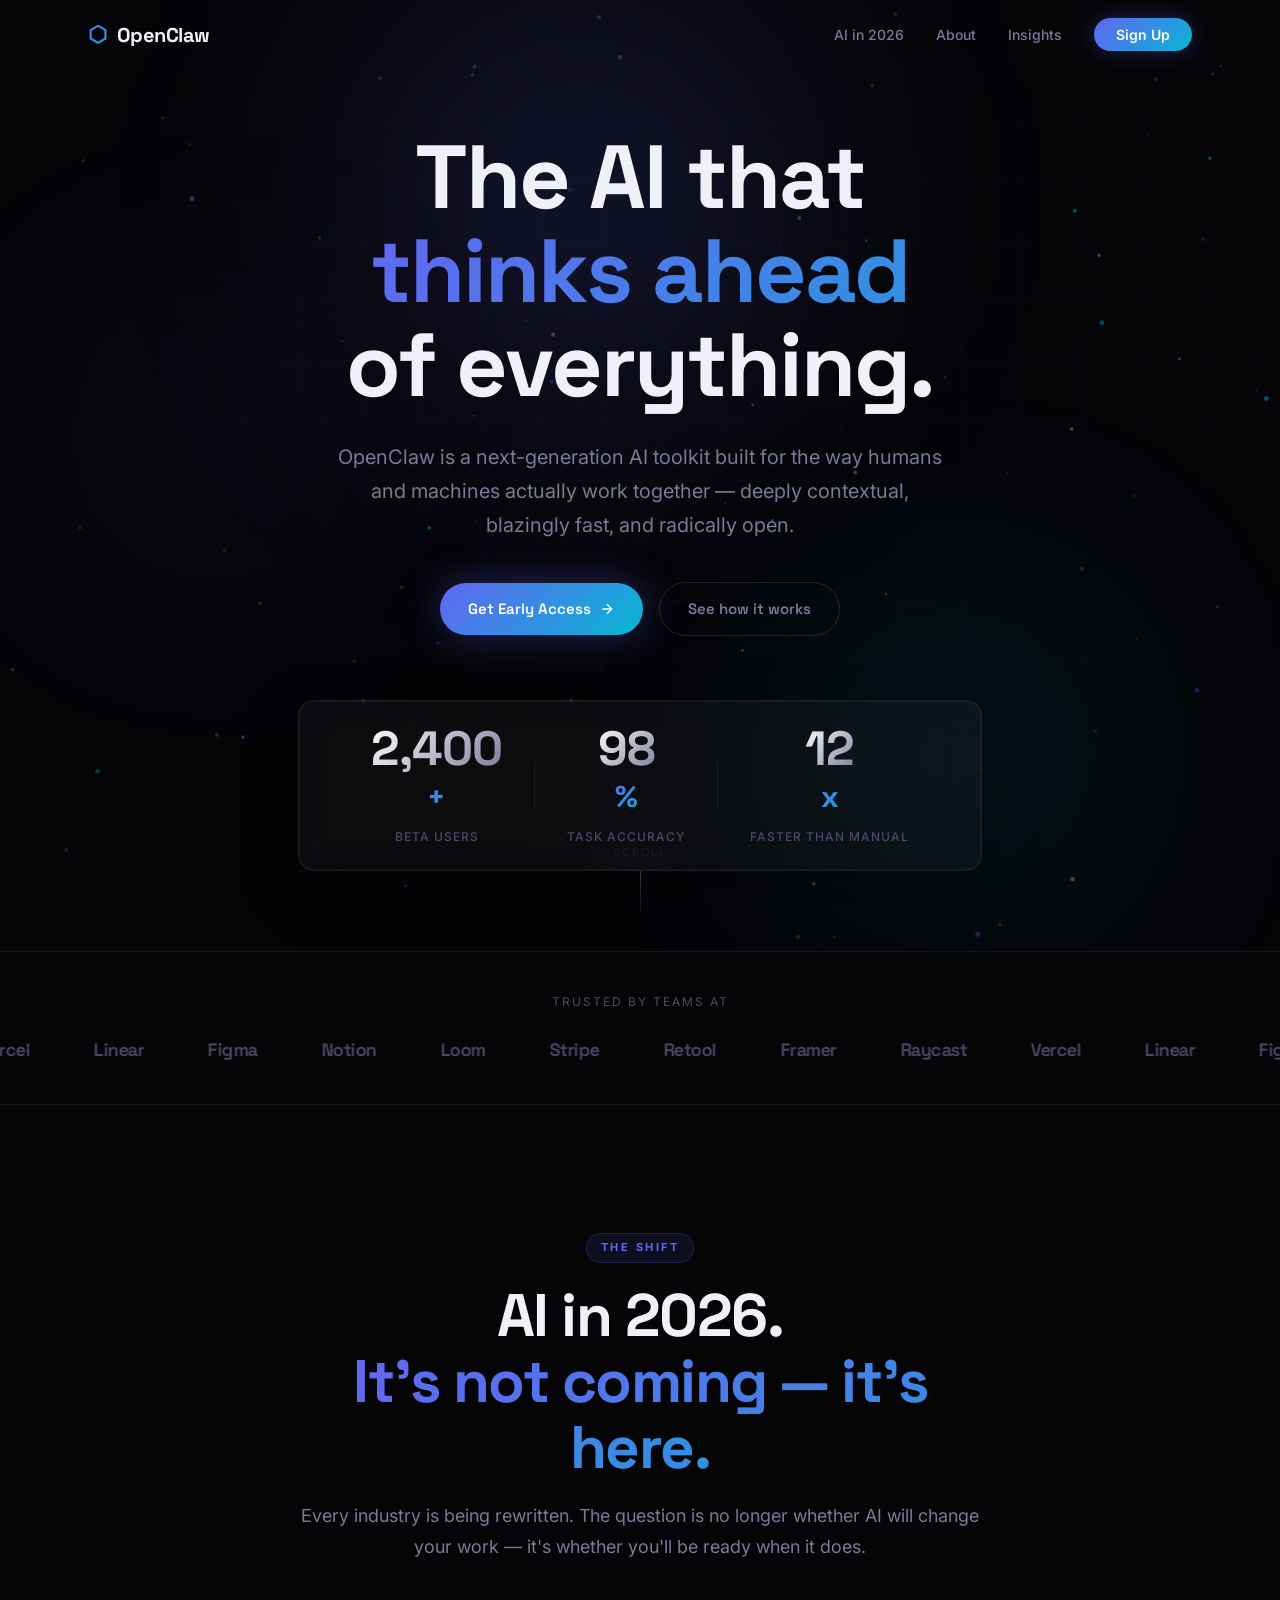
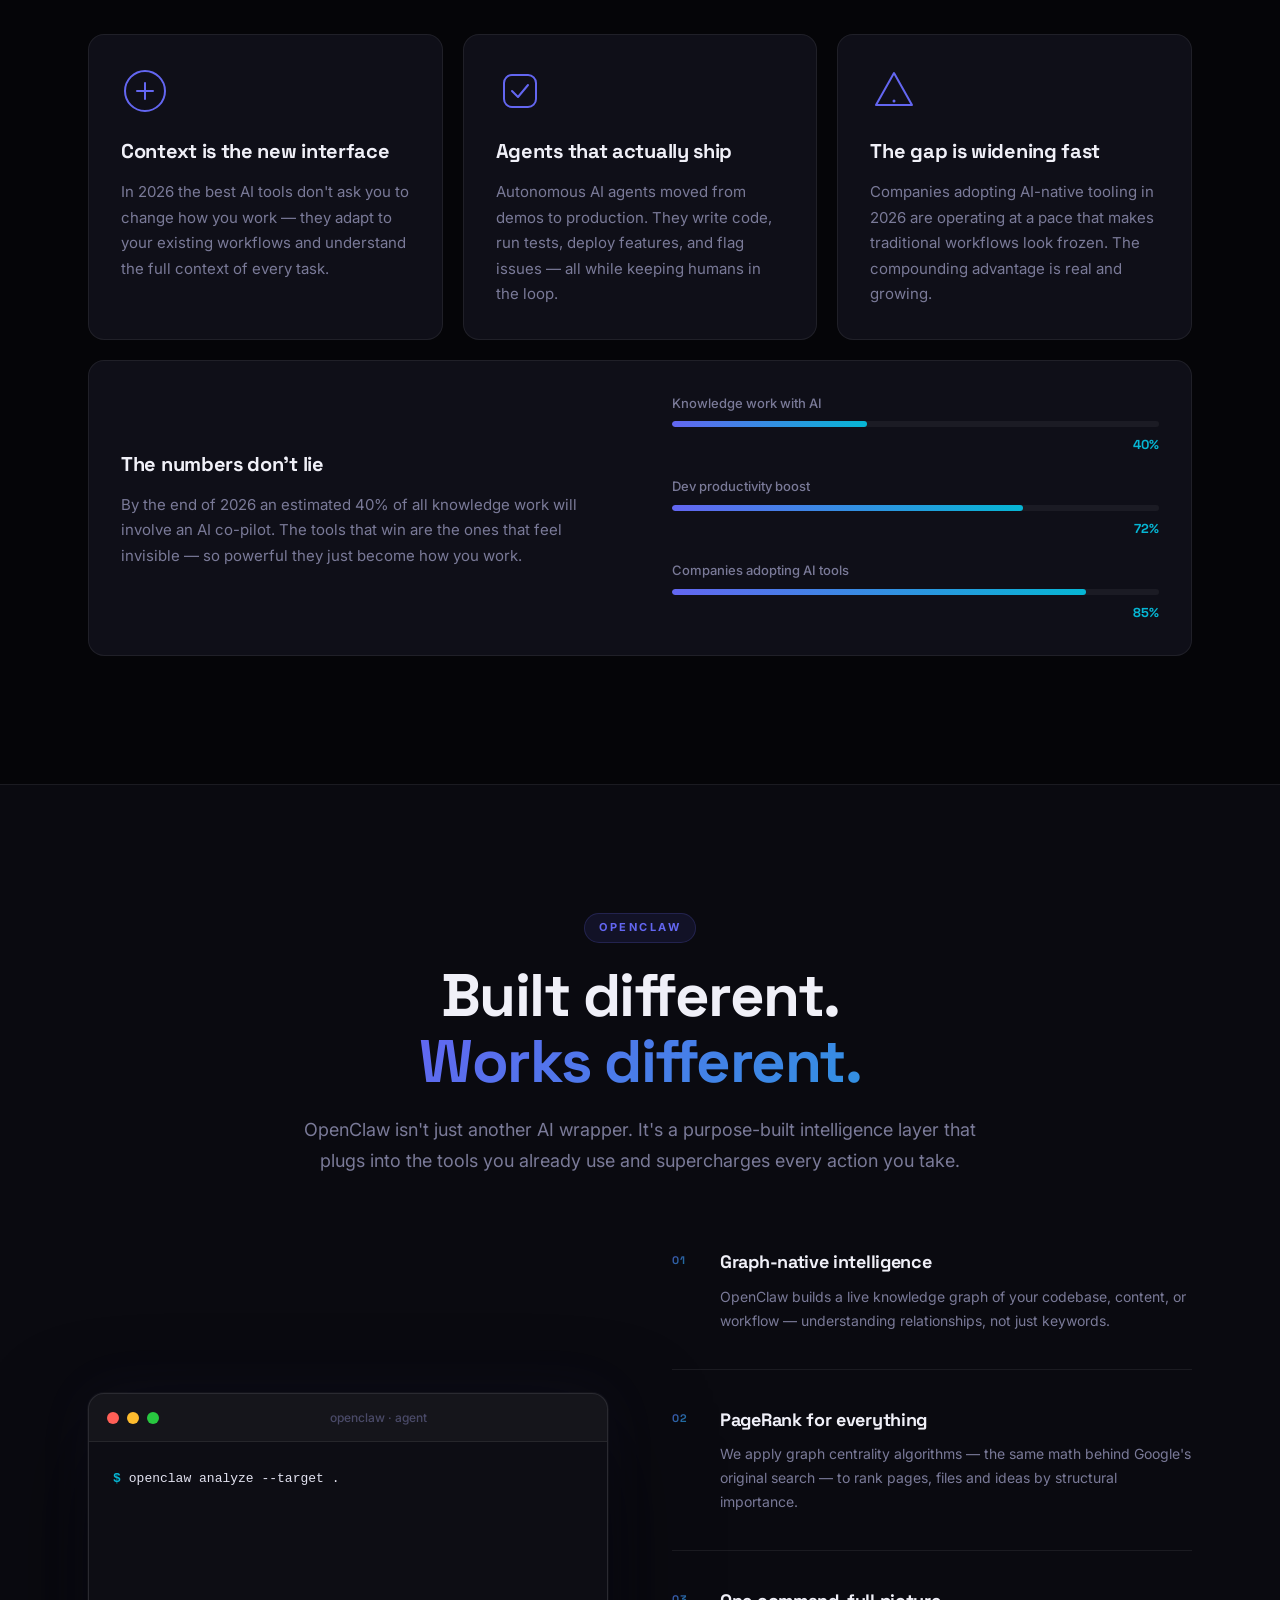
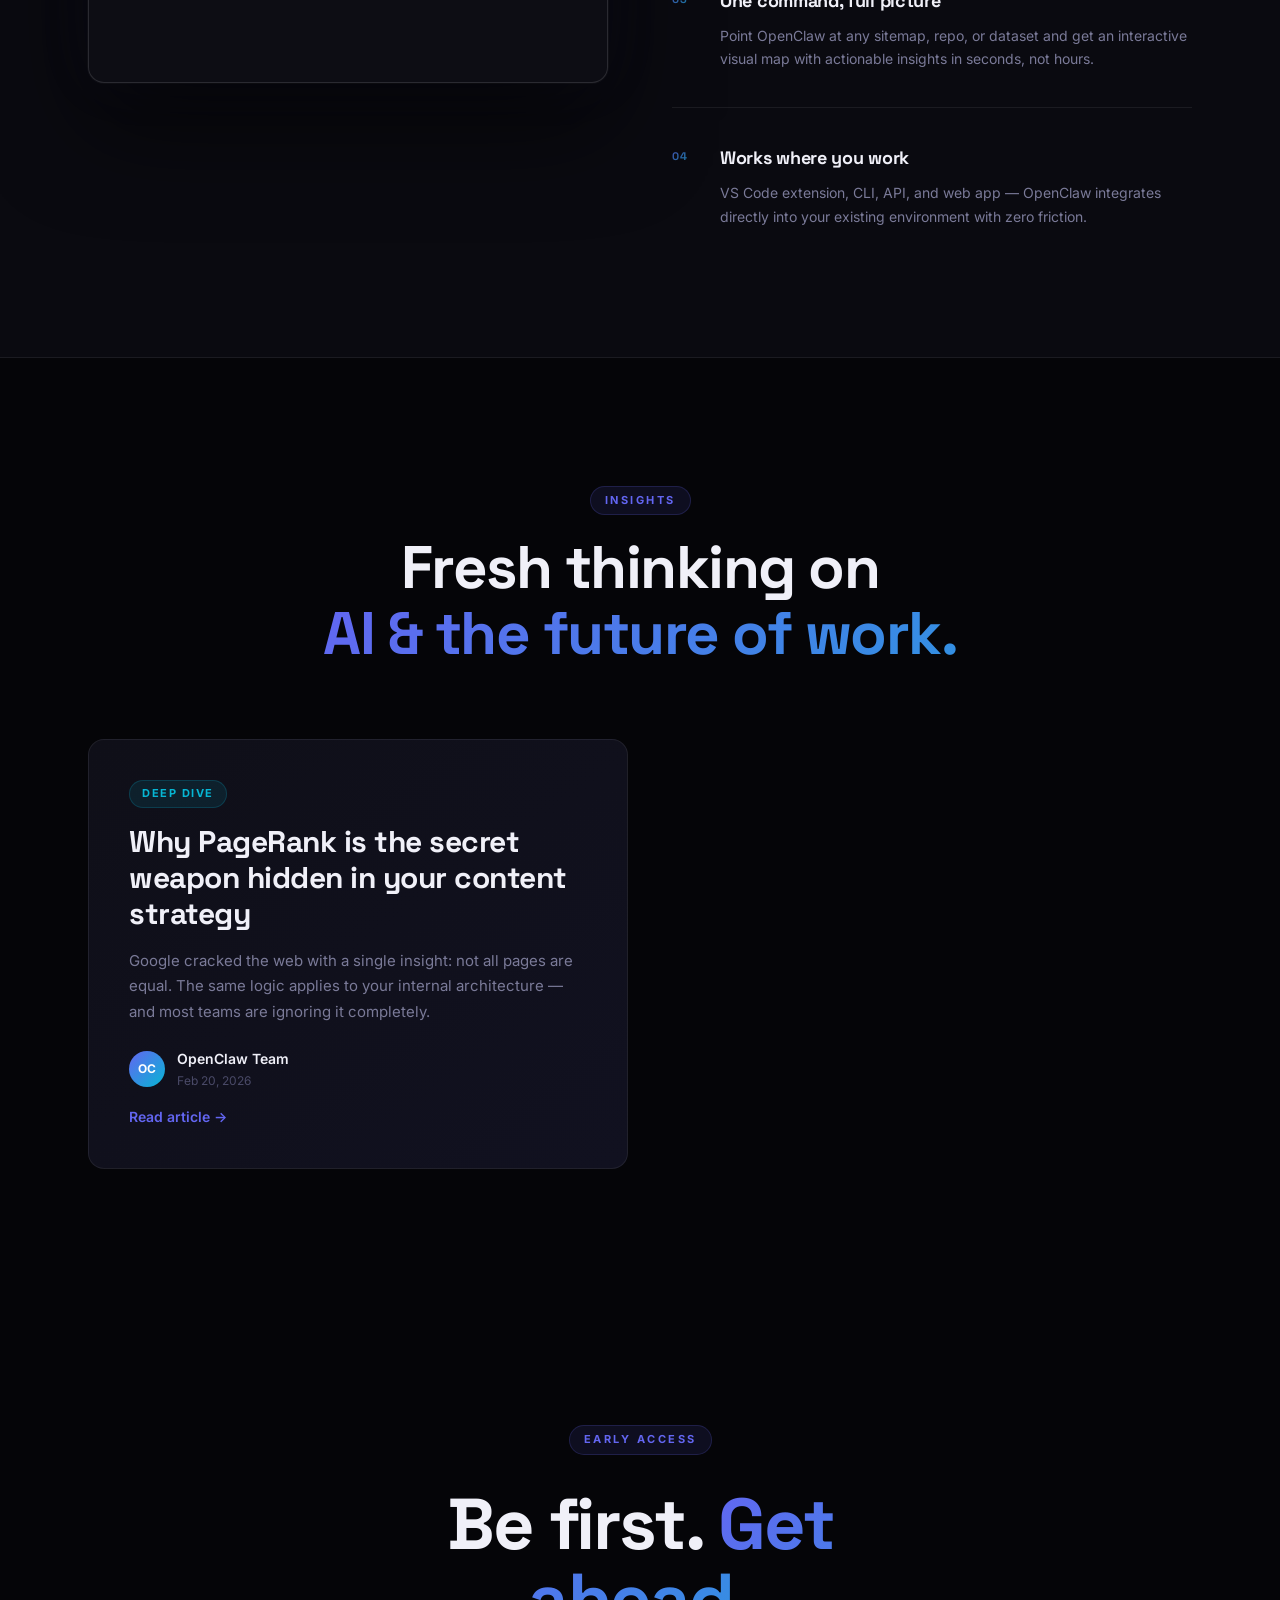
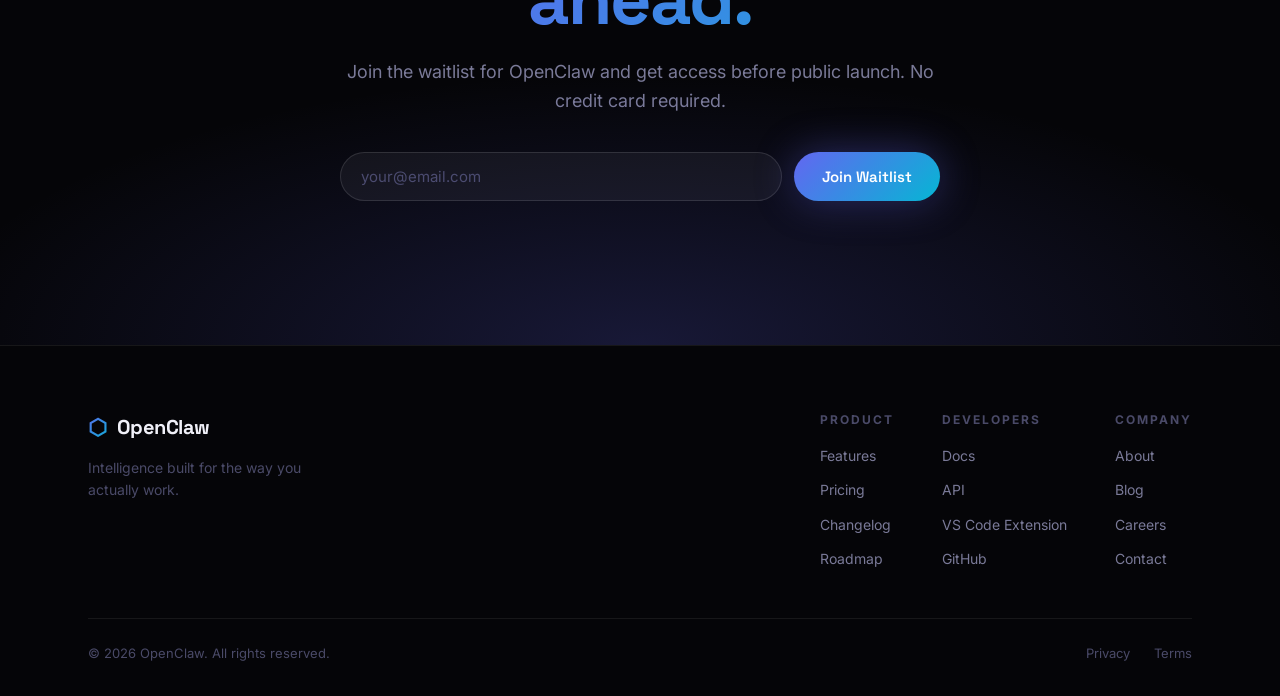
==== commit ae0e7252: "Remove stale GA4 comment Co-Authored-By: Claude Sonnet 4.6 <noreply@anthropic.com>" ====
--- a/index.html
+++ b/index.html
@@ -21,7 +21,7 @@
   <link href="https://fonts.googleapis.com/css2?family=Inter:wght@300;400;500;600;700;800;900&family=Space+Grotesk:wght@300;400;500;600;700&display=swap" rel="stylesheet" />
   <link rel="stylesheet" href="css/style.css" />
 
-  <!-- Google Analytics 4 — byt ut G-HGSBMYF6MS mot ditt riktiga Measurement ID -->
+  <!-- Google Analytics 4 -->
   <script async src="https://www.googletagmanager.com/gtag/js?id=G-HGSBMYF6MS"></script>
   <script>
     window.dataLayer = window.dataLayer || [];
